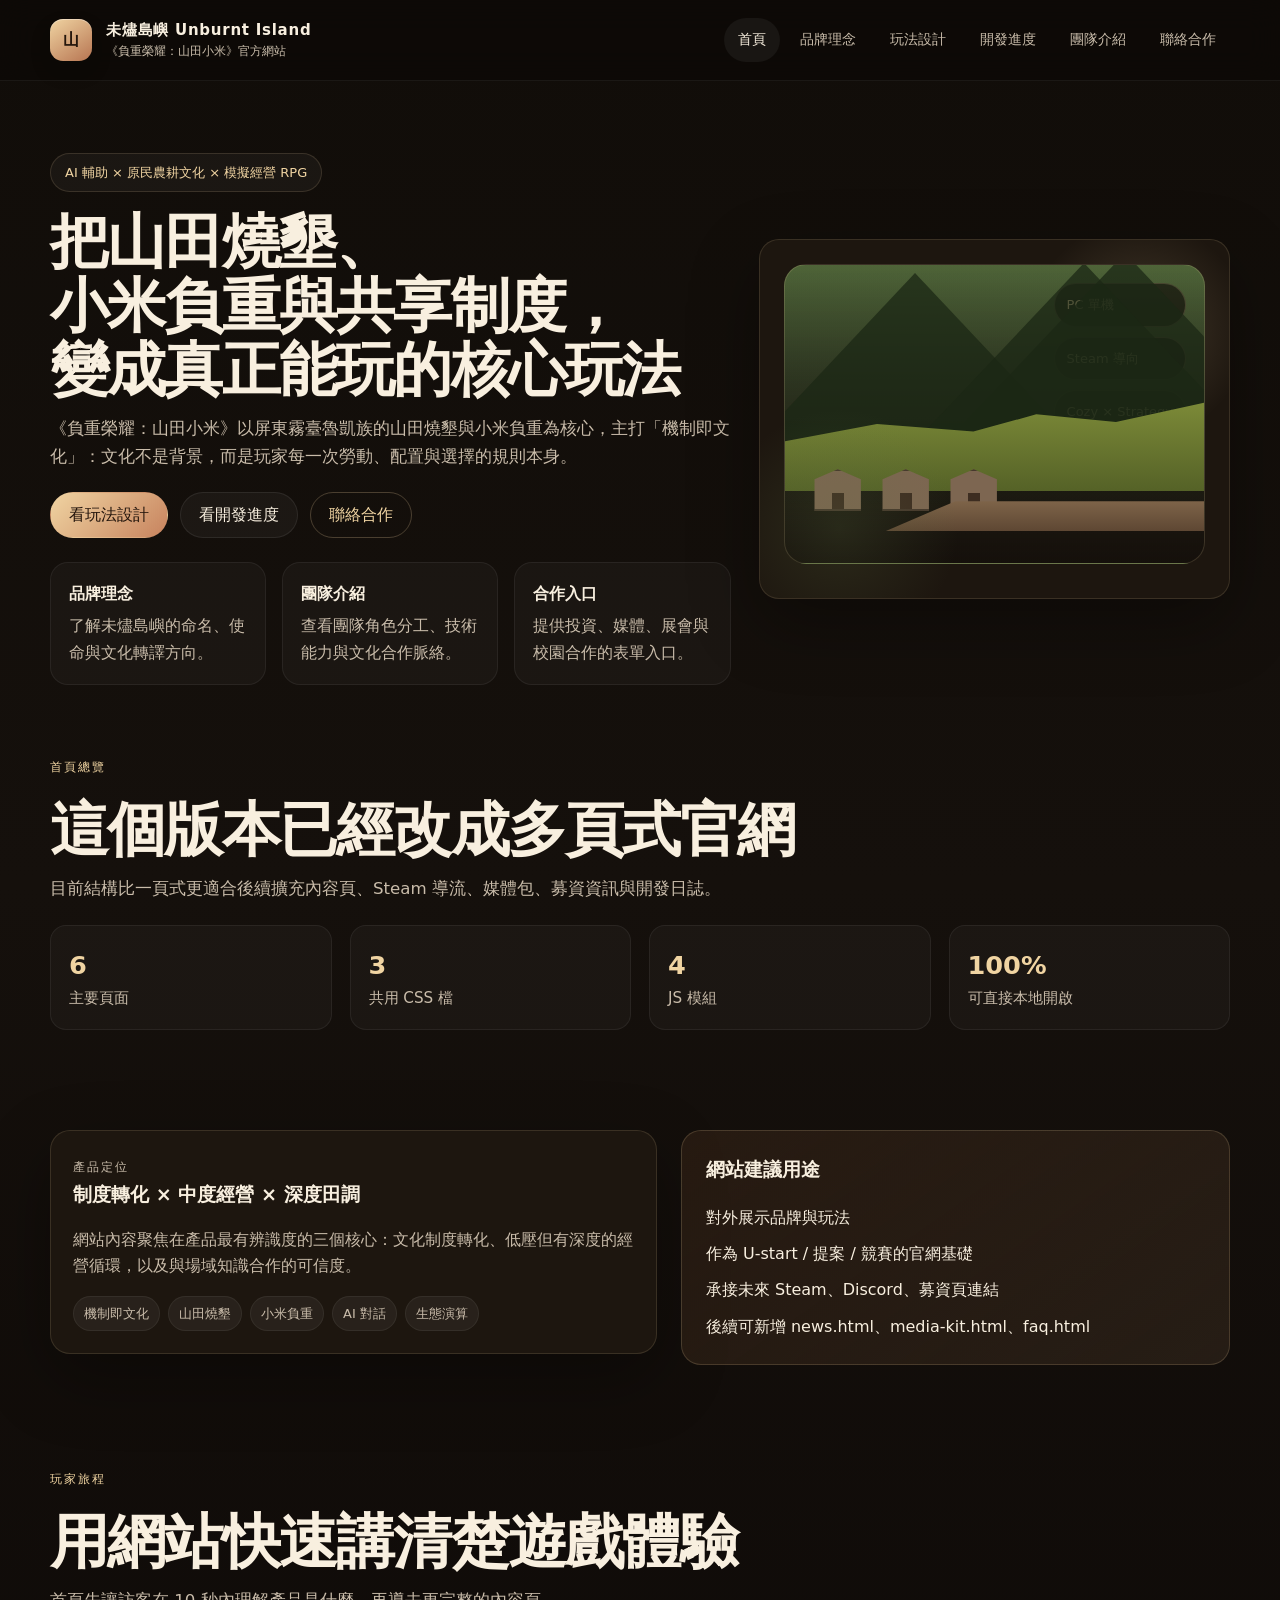
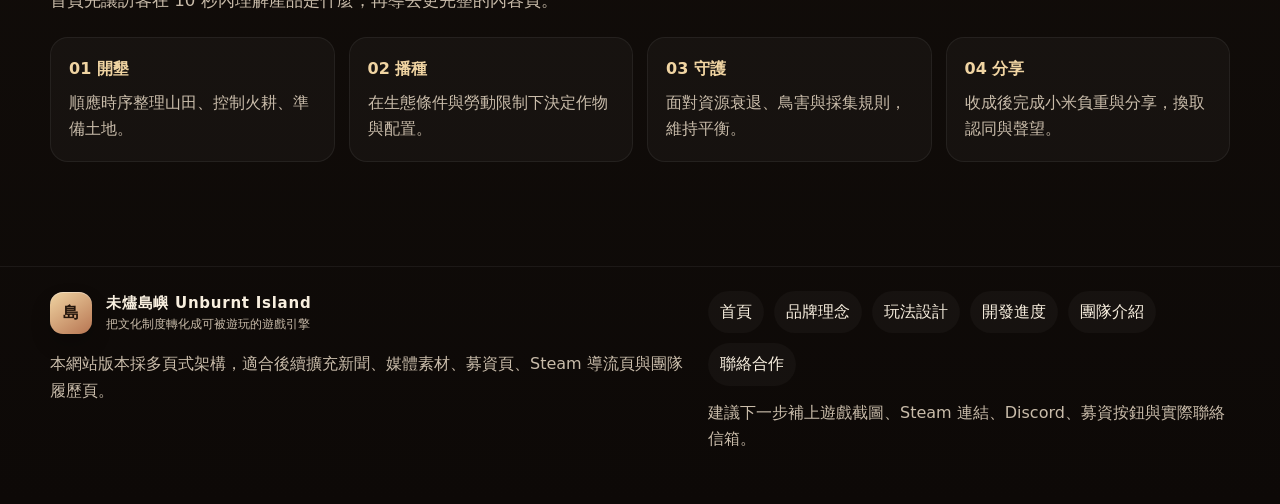
==== index.html @ 46c4c51f "update" ====
<!DOCTYPE html>
<html lang="zh-Hant">
<head>
  <meta charset="UTF-8" />
  <meta name="viewport" content="width=device-width, initial-scale=1.0" />
  <title>未燼島嶼 Unburnt Island｜首頁</title>
  <meta name="description" content="未燼島嶼官方網站首頁，介紹《負重榮耀：山田小米》的核心定位、玩法方向與多頁式官網架構。" />
  <link rel="stylesheet" href="assets/css/main.css" />
  <link rel="stylesheet" href="assets/css/components.css" />
  <link rel="stylesheet" href="assets/css/pages.css" />
</head>
<body data-page="home">
  <div id="site-header"></div>
  <main id="main">
<section class="page-hero">
  <div class="container page-hero-grid">
    <div class="reveal">
      <span class="eyebrow">AI 輔助 × 原民農耕文化 × 模擬經營 RPG</span>
      <h1>把山田燒墾、<br>小米負重與共享制度，<br>變成真正能玩的核心玩法</h1>
      <p class="lead">《負重榮耀：山田小米》以屏東霧臺魯凱族的山田燒墾與小米負重為核心，主打「機制即文化」：文化不是背景，而是玩家每一次勞動、配置與選擇的規則本身。</p>
      <div class="btn-row">
        <a class="btn primary" href="gameplay.html">看玩法設計</a>
        <a class="btn secondary" href="progress.html">看開發進度</a>
        <a class="btn ghost" href="contact.html">聯絡合作</a>
      </div>
      <div class="home-highlights quick-links">
        <a class="quick-link" href="about.html">
          <strong>品牌理念</strong>
          <p>了解未燼島嶼的命名、使命與文化轉譯方向。</p>
        </a>
        <a class="quick-link" href="team.html">
          <strong>團隊介紹</strong>
          <p>查看團隊角色分工、技術能力與文化合作脈絡。</p>
        </a>
        <a class="quick-link" href="contact.html">
          <strong>合作入口</strong>
          <p>提供投資、媒體、展會與校園合作的表單入口。</p>
        </a>
      </div>
    </div>

    <div class="hero-panel hero-art reveal">
      <div class="hero-visual">
        <div class="hero-badges">
          <span class="hero-badge">PC 單機</span>
          <span class="hero-badge">Steam 導向</span>
          <span class="hero-badge">Cozy × Strategy</span>
        </div>
        <div class="mountain m1"></div>
        <div class="mountain m2"></div>
        <div class="mountain m3"></div>
        <div class="field-ridge"></div>
        <div class="village">
          <div class="house"></div>
          <div class="house"></div>
          <div class="house"></div>
        </div>
        <div class="path"></div>
      </div>
    </div>
  </div>
</section>

<section class="section">
  <div class="container">
    <div class="section-heading reveal">
      <span class="kicker">首頁總覽</span>
      <h2>這個版本已經改成多頁式官網</h2>
      <p>目前結構比一頁式更適合後續擴充內容頁、Steam 導流、媒體包、募資資訊與開發日誌。</p>
    </div>
    <div class="metric-grid cols-4 reveal">
      <div class="metric"><strong>6</strong><span>主要頁面</span></div>
      <div class="metric"><strong>3</strong><span>共用 CSS 檔</span></div>
      <div class="metric"><strong>4</strong><span>JS 模組</span></div>
      <div class="metric"><strong>100%</strong><span>可直接本地開啟</span></div>
    </div>
  </div>
</section>

<section class="section">
  <div class="container split">
    <div class="card reveal">
      <span class="kicker">產品定位</span>
      <h3>制度轉化 × 中度經營 × 深度田調</h3>
      <p>網站內容聚焦在產品最有辨識度的三個核心：文化制度轉化、低壓但有深度的經營循環，以及與場域知識合作的可信度。</p>
      <div class="inline-tags" style="margin-top:14px;">
        <span class="tag">機制即文化</span>
        <span class="tag">山田燒墾</span>
        <span class="tag">小米負重</span>
        <span class="tag">AI 對話</span>
        <span class="tag">生態演算</span>
      </div>
    </div>
    <div class="callout reveal">
      <h3 style="margin-top:0;">網站建議用途</h3>
      <ul class="list-clean">
        <li>對外展示品牌與玩法</li>
        <li>作為 U-start / 提案 / 競賽的官網基礎</li>
        <li>承接未來 Steam、Discord、募資頁連結</li>
        <li>後續可新增 news.html、media-kit.html、faq.html</li>
      </ul>
    </div>
  </div>
</section>

<section class="section">
  <div class="container">
    <div class="section-heading reveal">
      <span class="kicker">玩家旅程</span>
      <h2>用網站快速講清楚遊戲體驗</h2>
      <p>首頁先讓訪客在 10 秒內理解產品是什麼，再導去更完整的內容頁。</p>
    </div>
    <div class="story-sequence reveal">
      <div class="story-step"><strong>01 開墾</strong><p>順應時序整理山田、控制火耕、準備土地。</p></div>
      <div class="story-step"><strong>02 播種</strong><p>在生態條件與勞動限制下決定作物與配置。</p></div>
      <div class="story-step"><strong>03 守護</strong><p>面對資源衰退、鳥害與採集規則，維持平衡。</p></div>
      <div class="story-step"><strong>04 分享</strong><p>收成後完成小米負重與分享，換取認同與聲望。</p></div>
    </div>
  </div>
</section>

  </main>
  <div id="site-footer"></div>
  <script src="assets/js/main.js"></script>
  
</body>
</html>
---- assets/css/main.css ----
:root {
  --bg: #0f0b08;
  --bg-soft: #18110c;
  --panel: rgba(31, 24, 17, 0.88);
  --panel-2: rgba(26, 20, 14, 0.94);
  --card: rgba(255, 255, 255, 0.04);
  --line: rgba(233, 202, 154, 0.14);
  --line-strong: rgba(233, 202, 154, 0.38);
  --text: #f8efdf;
  --muted: #c9bcaa;
  --gold: #e4c285;
  --gold-2: #f0d4a2;
  --earth: #8c5537;
  --leaf: #617443;
  --danger: #b45a46;
  --radius-xl: 28px;
  --radius-lg: 20px;
  --radius-md: 14px;
  --shadow: 0 24px 70px rgba(0, 0, 0, 0.32);
  --max: 1180px;
  --nav-h: 80px;
}

* { box-sizing: border-box; }
html { scroll-behavior: smooth; }
body {
  margin: 0;
  color: var(--text);
  background:
    radial-gradient(circle at 18% 14%, rgba(140, 85, 55, 0.2), transparent 0 26%),
    radial-gradient(circle at 84% 18%, rgba(97, 116, 67, 0.16), transparent 0 22%),
    linear-gradient(180deg, #110d09 0%, #15100c 42%, #0d0907 100%);
  font-family: "Noto Sans TC", "Microsoft JhengHei", system-ui, sans-serif;
  line-height: 1.65;
  overflow-x: hidden;
}
body.menu-open { overflow: hidden; }
a { color: inherit; text-decoration: none; }
img { max-width: 100%; display: block; }
button, input, textarea { font: inherit; }

.container {
  width: min(calc(100% - 32px), var(--max));
  margin: 0 auto;
}

.skip-link {
  position: absolute;
  left: -999px;
  top: auto;
}
.skip-link:focus {
  left: 16px;
  top: 16px;
  z-index: 100;
  background: var(--gold-2);
  color: #21140c;
  padding: 10px 14px;
  border-radius: 999px;
}

.site-header {
  position: sticky;
  top: 0;
  z-index: 50;
  min-height: var(--nav-h);
  backdrop-filter: blur(16px);
  background: rgba(12, 9, 7, 0.7);
  border-bottom: 1px solid rgba(255, 255, 255, 0.06);
}
.site-header.scrolled {
  background: rgba(14, 11, 8, 0.9);
  box-shadow: 0 12px 36px rgba(0, 0, 0, 0.25);
  border-color: rgba(233, 202, 154, 0.12);
}
.header-inner {
  min-height: var(--nav-h);
  display: flex;
  align-items: center;
  justify-content: space-between;
  gap: 20px;
}
.brand {
  display: flex;
  align-items: center;
  gap: 14px;
  min-width: 0;
}
.brand-mark {
  width: 42px;
  height: 42px;
  border-radius: 13px;
  display: grid;
  place-items: center;
  color: #24160c;
  font-weight: 900;
  background: linear-gradient(145deg, var(--gold-2), #b77552);
  box-shadow: inset 0 1px 0 rgba(255,255,255,.35), 0 10px 20px rgba(0,0,0,.2);
}
.brand-text strong {
  display: block;
  font-size: 15px;
  letter-spacing: 0.05em;
}
.brand-text span {
  display: block;
  font-size: 12px;
  color: var(--muted);
}
.nav-wrap {
  display: flex;
  align-items: center;
  gap: 12px;
}
.site-nav {
  display: flex;
  align-items: center;
  gap: 6px;
}
.site-nav a {
  padding: 10px 14px;
  border-radius: 999px;
  color: var(--muted);
  font-size: 14px;
  transition: .2s ease;
}
.site-nav a:hover,
.site-nav a.is-active {
  color: var(--text);
  background: rgba(255,255,255,.05);
}
.menu-toggle {
  display: none;
  width: 46px;
  height: 46px;
  border: 1px solid rgba(255,255,255,.08);
  border-radius: 50%;
  background: rgba(255,255,255,.03);
  color: var(--text);
  cursor: pointer;
  align-items: center;
  justify-content: center;
  flex-direction: column;
  gap: 4px;
}
.menu-toggle span {
  width: 18px;
  height: 2px;
  background: currentColor;
  border-radius: 999px;
}
.mobile-nav {
  display: none;
  position: fixed;
  top: calc(var(--nav-h) + 10px);
  left: 16px;
  right: 16px;
  z-index: 45;
  background: rgba(19, 15, 10, 0.98);
  border: 1px solid rgba(233, 202, 154, 0.14);
  border-radius: 22px;
  box-shadow: var(--shadow);
  padding: 16px;
}
.mobile-nav.open { display: block; }
.mobile-nav nav {
  display: grid;
  gap: 8px;
}
.mobile-nav a {
  padding: 12px 14px;
  border-radius: 14px;
  background: rgba(255,255,255,.03);
  color: var(--text);
}

.page-hero {
  padding: 72px 0 40px;
}
.page-hero.compact { padding-top: 48px; }
.page-hero-grid {
  display: grid;
  grid-template-columns: 1.3fr .9fr;
  gap: 28px;
  align-items: center;
}
.eyebrow {
  display: inline-flex;
  align-items: center;
  gap: 8px;
  padding: 8px 14px;
  border-radius: 999px;
  background: rgba(255,255,255,.04);
  border: 1px solid rgba(233, 202, 154, .15);
  color: var(--gold-2);
  font-size: 13px;
}
.page-hero h1,
.section-heading h2 {
  margin: 18px 0 14px;
  font-size: clamp(2rem, 4.6vw, 4.2rem);
  line-height: 1.08;
  letter-spacing: -0.03em;
}
.page-hero p.lead,
.section-heading p {
  margin: 0;
  color: var(--muted);
  font-size: 1.04rem;
  max-width: 760px;
}
.hero-panel,
.panel,
.card,
.glass {
  background: var(--panel);
  border: 1px solid var(--line);
  border-radius: var(--radius-lg);
  box-shadow: var(--shadow);
}
.hero-panel { padding: 24px; }
.metric-grid,
.card-grid {
  display: grid;
  gap: 18px;
}
.metric-grid.cols-3,
.card-grid.cols-3 { grid-template-columns: repeat(3, minmax(0,1fr)); }
.metric-grid.cols-4,
.card-grid.cols-4 { grid-template-columns: repeat(4, minmax(0,1fr)); }
.metric {
  padding: 18px;
  background: rgba(255,255,255,.03);
  border: 1px solid rgba(255,255,255,.06);
  border-radius: 16px;
}
.metric strong {
  display: block;
  font-size: 1.6rem;
  color: var(--gold-2);
}
.metric span {
  display: block;
  color: var(--muted);
  font-size: .95rem;
}

.section {
  padding: 28px 0 72px;
}
.section-heading {
  margin-bottom: 22px;
}
.kicker {
  color: var(--gold-2);
  text-transform: uppercase;
  letter-spacing: .18em;
  font-size: 12px;
}
.card {
  padding: 22px;
}
.card h3, .card h4 {
  margin: 0 0 10px;
  font-size: 1.2rem;
}
.card p, .card li, .card span, .card dd {
  color: var(--muted);
}
.list-clean {
  list-style: none;
  padding: 0;
  margin: 0;
}
.list-clean li + li { margin-top: 10px; }
.inline-tags {
  display: flex;
  flex-wrap: wrap;
  gap: 8px;
}
.tag {
  display: inline-flex;
  padding: 6px 10px;
  border-radius: 999px;
  background: rgba(255,255,255,.05);
  border: 1px solid rgba(255,255,255,.06);
  color: var(--gold-2);
  font-size: 13px;
}

.btn-row {
  display: flex;
  flex-wrap: wrap;
  gap: 12px;
  margin-top: 22px;
}
.btn {
  display: inline-flex;
  align-items: center;
  justify-content: center;
  min-height: 46px;
  padding: 0 18px;
  border-radius: 999px;
  border: 1px solid transparent;
  cursor: pointer;
  transition: .2s ease;
}
.btn:hover { transform: translateY(-2px); }
.btn.primary {
  color: #23150c;
  background: linear-gradient(135deg, var(--gold-2), #c7835e);
}
.btn.secondary {
  color: var(--text);
  background: rgba(255,255,255,.04);
  border-color: rgba(255,255,255,.08);
}
.btn.ghost {
  color: var(--gold-2);
  background: transparent;
  border-color: rgba(233, 202, 154, 0.26);
}

.split {
  display: grid;
  grid-template-columns: 1.05fr .95fr;
  gap: 24px;
  align-items: start;
}
.feature-list {
  display: grid;
  gap: 16px;
}
.feature-item {
  display: grid;
  grid-template-columns: 44px 1fr;
  gap: 14px;
  align-items: start;
}
.feature-icon {
  width: 44px;
  height: 44px;
  border-radius: 12px;
  display: grid;
  place-items: center;
  background: linear-gradient(145deg, rgba(240,212,162,.18), rgba(140,85,55,.18));
  color: var(--gold-2);
  font-weight: 700;
}
.feature-item h3 {
  margin: 0 0 6px;
}
.feature-item p { margin: 0; color: var(--muted); }

.highlight-box {
  position: relative;
  overflow: hidden;
  padding: 24px;
}
.highlight-box::after {
  content: "";
  position: absolute;
  inset: auto -80px -80px auto;
  width: 180px;
  height: 180px;
  border-radius: 50%;
  background: radial-gradient(circle, rgba(240,212,162,.2), transparent 60%);
}

.timeline {
  display: grid;
  gap: 14px;
}
.timeline-item {
  display: grid;
  grid-template-columns: 120px 1fr;
  gap: 16px;
  padding: 18px;
  border-radius: 16px;
  border: 1px solid rgba(255,255,255,.06);
  background: rgba(255,255,255,.03);
}
.timeline-item strong { color: var(--gold-2); }
.timeline-item p { margin: 6px 0 0; color: var(--muted); }
.status-pill {
  display: inline-flex;
  align-items: center;
  padding: 6px 10px;
  border-radius: 999px;
  font-size: 13px;
  border: 1px solid rgba(255,255,255,.08);
  background: rgba(255,255,255,.04);
}
.status-pill.done { color: #cbeea5; border-color: rgba(203,238,165,.25); }
.status-pill.active { color: #ffe3a8; border-color: rgba(255,227,168,.26); }
.status-pill.next { color: #c8d8ff; border-color: rgba(200,216,255,.22); }

.callout {
  padding: 24px;
  border-radius: var(--radius-lg);
  border: 1px solid rgba(233, 202, 154, 0.18);
  background: linear-gradient(145deg, rgba(90,58,35,.28), rgba(43,33,24,.8));
}

.site-footer {
  padding: 24px 0 36px;
  border-top: 1px solid rgba(255,255,255,.06);
  margin-top: 32px;
}
.footer-grid {
  display: grid;
  grid-template-columns: 1.1fr .9fr;
  gap: 20px;
}
.footer-grid p,
.footer-grid li { color: var(--muted); }
.footer-links {
  display: flex;
  flex-wrap: wrap;
  gap: 10px;
}
.footer-links a {
  padding: 8px 12px;
  border-radius: 999px;
  background: rgba(255,255,255,.03);
}

.form-grid {
  display: grid;
  gap: 16px;
}
.field label {
  display: block;
  margin-bottom: 8px;
  font-size: 14px;
  color: var(--gold-2);
}
.field input,
.field textarea,
.filter-btn {
  width: 100%;
  border-radius: 14px;
  border: 1px solid rgba(255,255,255,.08);
  background: rgba(255,255,255,.03);
  color: var(--text);
  padding: 14px 16px;
}
.field textarea { min-height: 150px; resize: vertical; }
.form-note { color: var(--muted); font-size: .94rem; }
.form-message {
  display: none;
  padding: 12px 14px;
  border-radius: 14px;
  background: rgba(112, 155, 81, .16);
  border: 1px solid rgba(112, 155, 81, .32);
  color: #ddf2c4;
}
.form-message.show { display: block; }
.error-text {
  color: #f5c1b8;
  font-size: 13px;
  margin-top: 8px;
  display: none;
}
.error-text.show { display: block; }

.reveal {
  opacity: 0;
  transform: translateY(18px);
  transition: opacity .6s ease, transform .6s ease;
}
.reveal.is-visible {
  opacity: 1;
  transform: translateY(0);
}

@media (max-width: 980px) {
  .page-hero-grid,
  .split,
  .footer-grid,
  .metric-grid.cols-4,
  .metric-grid.cols-3,
  .card-grid.cols-3,
  .card-grid.cols-4 {
    grid-template-columns: 1fr 1fr;
  }
}

@media (max-width: 760px) {
  .site-nav { display: none; }
  .menu-toggle { display: inline-flex; }
  .page-hero-grid,
  .split,
  .footer-grid,
  .metric-grid.cols-4,
  .metric-grid.cols-3,
  .card-grid.cols-3,
  .card-grid.cols-4,
  .timeline-item {
    grid-template-columns: 1fr;
  }
  .page-hero {
    padding-top: 42px;
  }
  .page-hero h1,
  .section-heading h2 { font-size: clamp(1.8rem, 9vw, 3rem); }
}

@media (prefers-reduced-motion: reduce) {
  html { scroll-behavior: auto; }
  *, *::before, *::after {
    animation: none !important;
    transition: none !important;
  }
}
---- assets/css/components.css ----
.hero-art {
  min-height: 360px;
  padding: 24px;
  position: relative;
  overflow: hidden;
}
.hero-art::before,
.hero-art::after {
  content: "";
  position: absolute;
  inset: auto;
  pointer-events: none;
}
.hero-art::before {
  width: 260px;
  height: 260px;
  right: -40px;
  top: -40px;
  background: radial-gradient(circle, rgba(240,212,162,.18), transparent 60%);
  border-radius: 50%;
}
.hero-art::after {
  left: -60px;
  bottom: -70px;
  width: 280px;
  height: 280px;
  border-radius: 50%;
  background: radial-gradient(circle, rgba(97,116,67,.22), transparent 60%);
}
.hero-visual {
  position: relative;
  min-height: 300px;
  border-radius: 22px;
  border: 1px solid rgba(233, 202, 154, 0.18);
  background:
    linear-gradient(180deg, rgba(28, 22, 17, 0.25), rgba(14, 11, 8, 0.75)),
    linear-gradient(180deg, #5f7e45 0%, #405130 40%, #291d14 100%);
  overflow: hidden;
}
.mountain {
  position: absolute;
  bottom: 120px;
  width: 0;
  height: 0;
  border-left: 160px solid transparent;
  border-right: 160px solid transparent;
  border-bottom: 170px solid rgba(27, 39, 21, 0.75);
}
.mountain.m1 { left: -30px; }
.mountain.m2 { left: 160px; border-left-width: 180px; border-right-width: 180px; border-bottom-width: 190px; }
.mountain.m3 { right: -50px; border-left-width: 170px; border-right-width: 170px; border-bottom-width: 180px; }
.field-ridge {
  position: absolute;
  left: 0;
  right: 0;
  bottom: 72px;
  height: 96px;
  background: linear-gradient(180deg, #7f8d39, #556227);
  clip-path: polygon(0 48%, 22% 30%, 45% 38%, 60% 20%, 79% 28%, 100% 8%, 100% 100%, 0 100%);
}
.village {
  position: absolute;
  bottom: 52px;
  left: 24px;
  display: flex;
  gap: 10px;
}
.house {
  width: 58px;
  height: 42px;
  background: #7d6651;
  border: 2px solid rgba(17, 11, 8, 0.5);
  clip-path: polygon(10% 24%, 50% 0, 90% 24%, 90% 100%, 10% 100%);
  position: relative;
}
.house::after {
  content: "";
  position: absolute;
  width: 12px;
  height: 16px;
  left: 50%;
  bottom: 0;
  transform: translateX(-50%);
  background: rgba(36, 24, 16, 0.72);
}
.path {
  position: absolute;
  width: 76%;
  height: 30px;
  right: 0;
  bottom: 32px;
  background: linear-gradient(180deg, #7e6449, #5e4733);
  clip-path: polygon(22% 0, 100% 0, 100% 100%, 0 100%);
}
.hero-badges {
  position: absolute;
  right: 18px;
  top: 18px;
  display: grid;
  gap: 10px;
}
.hero-badge {
  padding: 10px 12px;
  border-radius: 999px;
  background: rgba(18, 14, 10, 0.66);
  border: 1px solid rgba(233, 202, 154, 0.18);
  color: var(--gold-2);
  font-size: 13px;
}

.stat-stack {
  display: grid;
  gap: 12px;
}
.stat-box {
  padding: 16px;
  border-radius: 16px;
  background: rgba(255,255,255,.03);
  border: 1px solid rgba(255,255,255,.06);
}
.stat-box strong {
  display: block;
  color: var(--gold-2);
  font-size: 1.3rem;
}
.stat-box span { color: var(--muted); }

.tabs {
  display: flex;
  flex-wrap: wrap;
  gap: 10px;
  margin-bottom: 18px;
}
.tab-btn,
.filter-btn {
  width: auto;
  padding: 10px 14px;
  border-radius: 999px;
  border: 1px solid rgba(255,255,255,.08);
  background: rgba(255,255,255,.03);
  color: var(--muted);
  cursor: pointer;
}
.tab-btn.active,
.filter-btn.active {
  color: #24160c;
  background: linear-gradient(135deg, var(--gold-2), #c7835e);
  border-color: transparent;
}
.tab-panel {
  display: none;
}
.tab-panel.active {
  display: block;
}

.comparison {
  display: grid;
  grid-template-columns: 1fr 1fr;
  gap: 16px;
}
.compare-card {
  padding: 18px;
  border-radius: 16px;
  background: rgba(255,255,255,.03);
  border: 1px solid rgba(255,255,255,.06);
}
.compare-card.good {
  border-color: rgba(233, 202, 154, 0.24);
}
.compare-card h4 { margin-bottom: 10px; }
.compare-card ul {
  margin: 0;
  padding-left: 20px;
}
.compare-card li { color: var(--muted); }

.team-card .role {
  display: inline-flex;
  padding: 6px 10px;
  border-radius: 999px;
  background: rgba(255,255,255,.04);
  color: var(--gold-2);
  margin-bottom: 10px;
  font-size: 13px;
}
.team-card dl {
  display: grid;
  gap: 10px;
  margin: 16px 0 0;
}
.team-card dt { color: var(--text); font-weight: 700; }
.team-card dd { margin: 0; }

.milestone-card {
  padding: 20px;
  border-radius: 18px;
  background: rgba(255,255,255,.03);
  border: 1px solid rgba(255,255,255,.06);
}
.milestone-card ul {
  margin: 10px 0 0;
  padding-left: 18px;
}
.milestone-card li { color: var(--muted); }
.milestone-card[data-state="done"] {
  border-color: rgba(203,238,165,.2);
}
.milestone-card[data-state="active"] {
  border-color: rgba(255,227,168,.2);
}
.milestone-card[data-state="next"] {
  border-color: rgba(200,216,255,.16);
}

.contact-cards {
  display: grid;
  gap: 14px;
}
.contact-card {
  padding: 18px;
  border-radius: 16px;
  border: 1px solid rgba(255,255,255,.06);
  background: rgba(255,255,255,.03);
}
.contact-card h3 { margin-bottom: 8px; }
.contact-card p { margin: 0; }

@media (max-width: 760px) {
  .comparison { grid-template-columns: 1fr; }
}
---- assets/css/pages.css ----
.home-highlights {
  margin-top: 24px;
}
.quick-links {
  display: grid;
  grid-template-columns: repeat(3, minmax(0,1fr));
  gap: 16px;
}
.quick-link {
  padding: 18px;
  border-radius: 18px;
  background: rgba(255,255,255,.03);
  border: 1px solid rgba(255,255,255,.06);
}
.quick-link strong {
  display: block;
  margin-bottom: 6px;
}
.quick-link p {
  margin: 0;
  color: var(--muted);
}

.story-sequence {
  display: grid;
  grid-template-columns: repeat(4, minmax(0,1fr));
  gap: 14px;
}
.story-step {
  padding: 18px;
  border-radius: 18px;
  background: rgba(255,255,255,.03);
  border: 1px solid rgba(255,255,255,.06);
}
.story-step strong {
  color: var(--gold-2);
  display: block;
  margin-bottom: 8px;
}
.story-step p { margin: 0; color: var(--muted); }

@media (max-width: 980px) {
  .quick-links,
  .story-sequence { grid-template-columns: 1fr 1fr; }
}

@media (max-width: 760px) {
  .quick-links,
  .story-sequence { grid-template-columns: 1fr; }
}
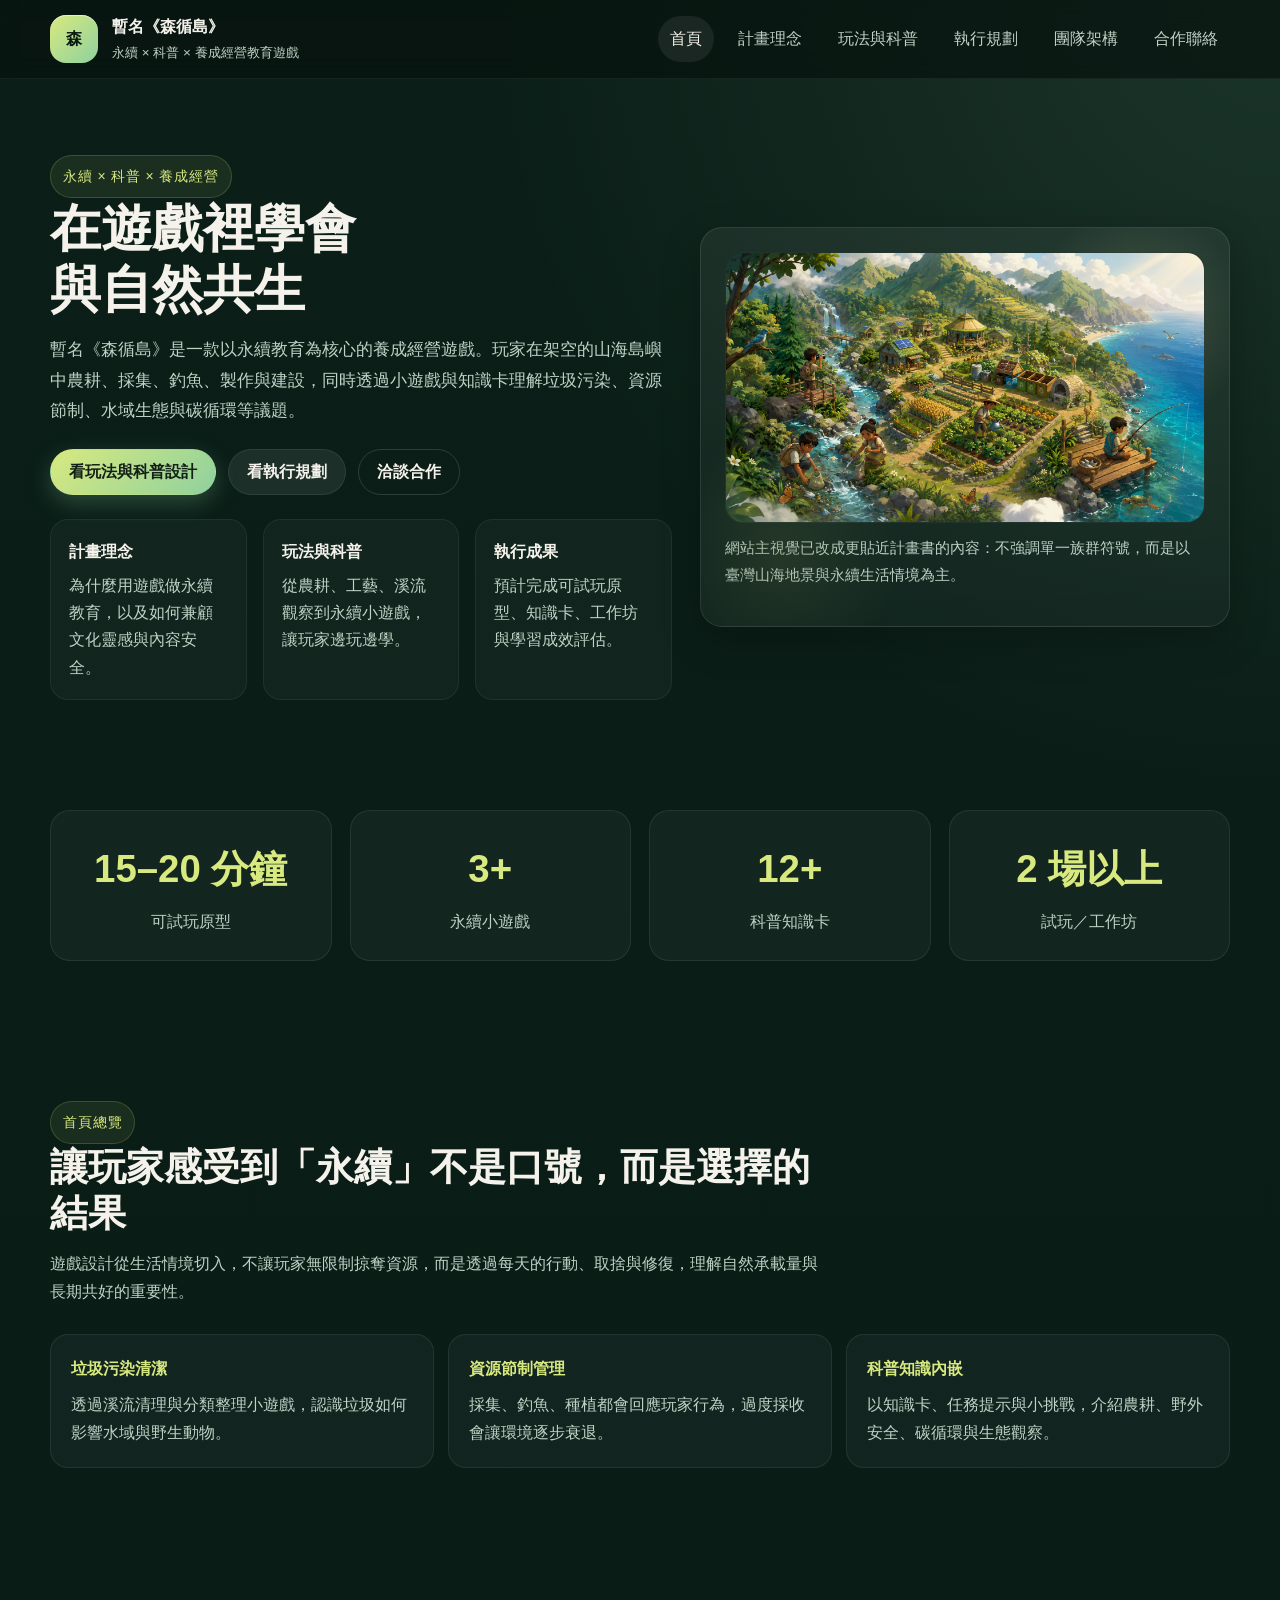
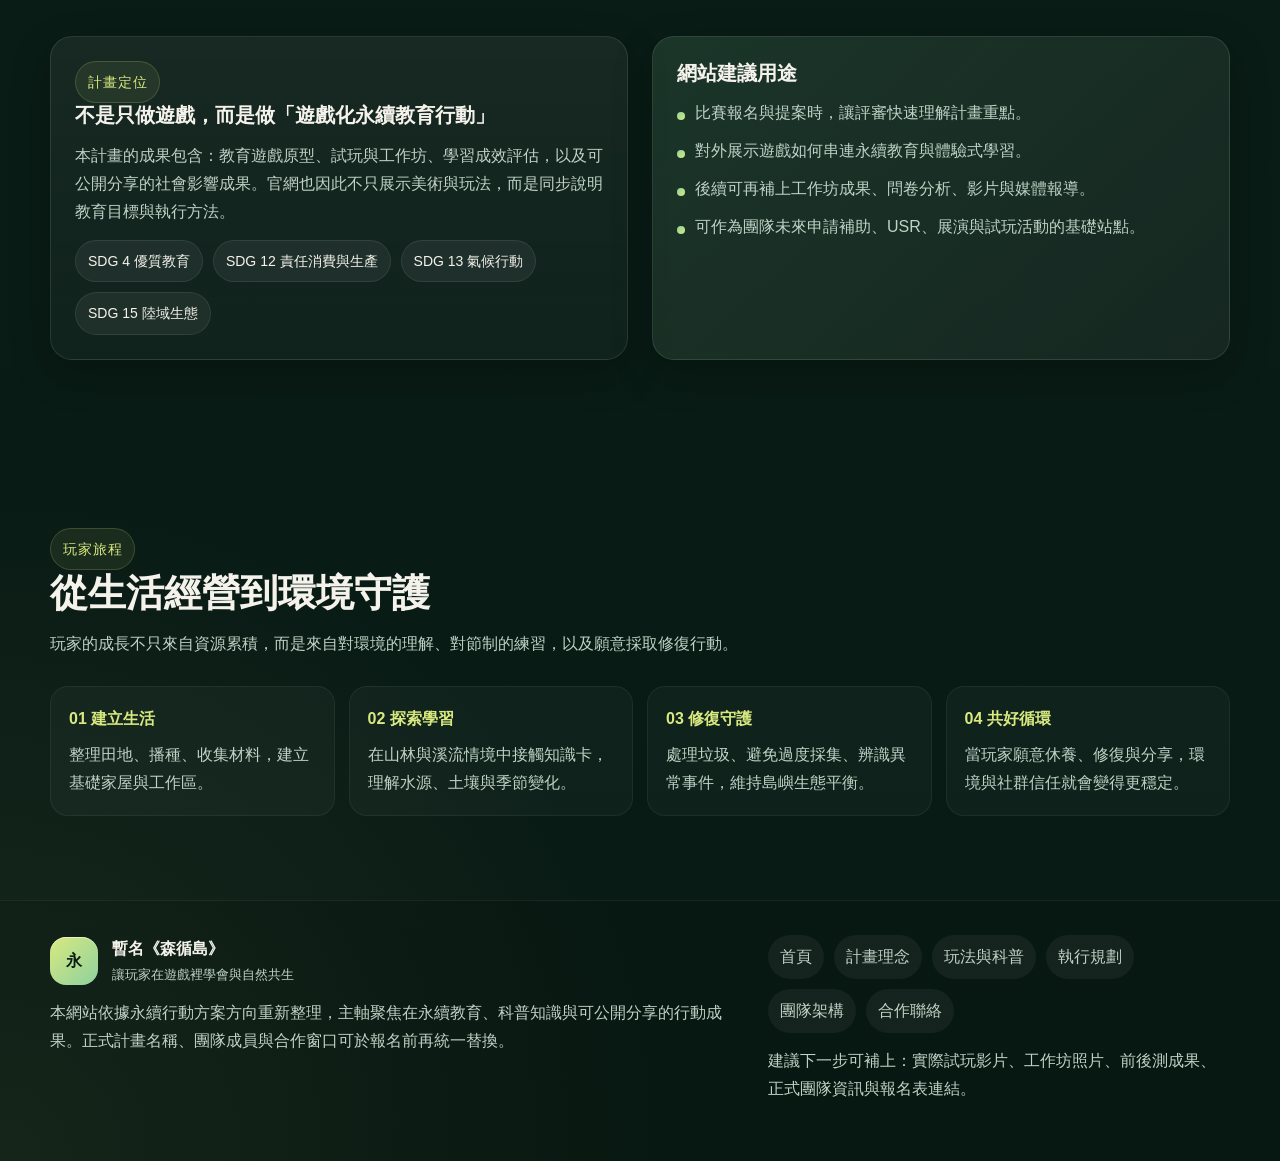
==== commit 328a7dff: "update" ====
--- a/index.html
+++ b/index.html
@@ -3,8 +3,8 @@
 <head>
   <meta charset="UTF-8" />
   <meta name="viewport" content="width=device-width, initial-scale=1.0" />
-  <title>未燼島嶼 Unburnt Island｜首頁</title>
-  <meta name="description" content="未燼島嶼官方網站首頁，介紹《負重榮耀：山田小米》的核心定位、玩法方向與多頁式官網架構。" />
+  <title>暫名《森循島》｜永續科普教育遊戲</title>
+  <meta name="description" content="以永續、科普與養成經營為主軸的教育遊戲官網，介紹計畫理念、玩法、小遊戲與執行規劃。" />
   <link rel="stylesheet" href="assets/css/main.css" />
   <link rel="stylesheet" href="assets/css/components.css" />
   <link rel="stylesheet" href="assets/css/pages.css" />
@@ -12,116 +12,119 @@
 <body data-page="home">
   <div id="site-header"></div>
   <main id="main">
-<section class="page-hero">
-  <div class="container page-hero-grid">
-    <div class="reveal">
-      <span class="eyebrow">AI 輔助 × 原民農耕文化 × 模擬經營 RPG</span>
-      <h1>把山田燒墾、<br>小米負重與共享制度，<br>變成真正能玩的核心玩法</h1>
-      <p class="lead">《負重榮耀：山田小米》以屏東霧臺魯凱族的山田燒墾與小米負重為核心，主打「機制即文化」：文化不是背景，而是玩家每一次勞動、配置與選擇的規則本身。</p>
-      <div class="btn-row">
-        <a class="btn primary" href="gameplay.html">看玩法設計</a>
-        <a class="btn secondary" href="progress.html">看開發進度</a>
-        <a class="btn ghost" href="contact.html">聯絡合作</a>
+    <section class="page-hero">
+      <div class="container page-hero-grid">
+        <div class="reveal">
+          <span class="eyebrow">永續 × 科普 × 養成經營</span>
+          <h1>在遊戲裡學會<br>與自然共生</h1>
+          <p class="lead">暫名《森循島》是一款以永續教育為核心的養成經營遊戲。玩家在架空的山海島嶼中農耕、採集、釣魚、製作與建設，同時透過小遊戲與知識卡理解垃圾污染、資源節制、水域生態與碳循環等議題。</p>
+          <div class="btn-row">
+            <a class="btn primary" href="gameplay.html">看玩法與科普設計</a>
+            <a class="btn secondary" href="progress.html">看執行規劃</a>
+            <a class="btn ghost" href="contact.html">洽談合作</a>
+          </div>
+          <div class="home-highlights quick-links">
+            <a class="quick-link" href="about.html">
+              <strong>計畫理念</strong>
+              <p>為什麼用遊戲做永續教育，以及如何兼顧文化靈感與內容安全。</p>
+            </a>
+            <a class="quick-link" href="gameplay.html">
+              <strong>玩法與科普</strong>
+              <p>從農耕、工藝、溪流觀察到永續小遊戲，讓玩家邊玩邊學。</p>
+            </a>
+            <a class="quick-link" href="progress.html">
+              <strong>執行成果</strong>
+              <p>預計完成可試玩原型、知識卡、工作坊與學習成效評估。</p>
+            </a>
+          </div>
+        </div>
+
+        <div class="hero-panel hero-art reveal">
+          <div class="image-frame">
+            <img src="assets/images/hero-island.png" alt="永續島嶼教育遊戲主視覺，呈現山海村落、農耕、溪流清理與自然共生場景" />
+          </div>
+          <p class="caption">網站主視覺已改成更貼近計畫書的內容：不強調單一族群符號，而是以臺灣山海地景與永續生活情境為主。</p>
+        </div>
       </div>
-      <div class="home-highlights quick-links">
-        <a class="quick-link" href="about.html">
-          <strong>品牌理念</strong>
-          <p>了解未燼島嶼的命名、使命與文化轉譯方向。</p>
-        </a>
-        <a class="quick-link" href="team.html">
-          <strong>團隊介紹</strong>
-          <p>查看團隊角色分工、技術能力與文化合作脈絡。</p>
-        </a>
-        <a class="quick-link" href="contact.html">
-          <strong>合作入口</strong>
-          <p>提供投資、媒體、展會與校園合作的表單入口。</p>
-        </a>
+    </section>
+
+    <section class="section tight">
+      <div class="container">
+        <div class="metric-grid cols-4 reveal">
+          <div class="metric"><strong>15–20 分鐘</strong><span>可試玩原型</span></div>
+          <div class="metric"><strong>3+</strong><span>永續小遊戲</span></div>
+          <div class="metric"><strong>12+</strong><span>科普知識卡</span></div>
+          <div class="metric"><strong>2 場以上</strong><span>試玩／工作坊</span></div>
+        </div>
       </div>
-    </div>
+    </section>
 
-    <div class="hero-panel hero-art reveal">
-      <div class="hero-visual">
-        <div class="hero-badges">
-          <span class="hero-badge">PC 單機</span>
-          <span class="hero-badge">Steam 導向</span>
-          <span class="hero-badge">Cozy × Strategy</span>
+    <section class="section">
+      <div class="container">
+        <div class="section-heading reveal">
+          <span class="kicker">首頁總覽</span>
+          <h2>讓玩家感受到「永續」不是口號，而是選擇的結果</h2>
+          <p>遊戲設計從生活情境切入，不讓玩家無限制掠奪資源，而是透過每天的行動、取捨與修復，理解自然承載量與長期共好的重要性。</p>
         </div>
-        <div class="mountain m1"></div>
-        <div class="mountain m2"></div>
-        <div class="mountain m3"></div>
-        <div class="field-ridge"></div>
-        <div class="village">
-          <div class="house"></div>
-          <div class="house"></div>
-          <div class="house"></div>
+        <div class="card-grid cols-3 reveal pillars">
+          <article class="pillar">
+            <strong>垃圾污染清潔</strong>
+            <p>透過溪流清理與分類整理小遊戲，認識垃圾如何影響水域與野生動物。</p>
+          </article>
+          <article class="pillar">
+            <strong>資源節制管理</strong>
+            <p>採集、釣魚、種植都會回應玩家行為，過度採收會讓環境逐步衰退。</p>
+          </article>
+          <article class="pillar">
+            <strong>科普知識內嵌</strong>
+            <p>以知識卡、任務提示與小挑戰，介紹農耕、野外安全、碳循環與生態觀察。</p>
+          </article>
         </div>
-        <div class="path"></div>
       </div>
-    </div>
-  </div>
-</section>
+    </section>
 
-<section class="section">
-  <div class="container">
-    <div class="section-heading reveal">
-      <span class="kicker">首頁總覽</span>
-      <h2>這個版本已經改成多頁式官網</h2>
-      <p>目前結構比一頁式更適合後續擴充內容頁、Steam 導流、媒體包、募資資訊與開發日誌。</p>
-    </div>
-    <div class="metric-grid cols-4 reveal">
-      <div class="metric"><strong>6</strong><span>主要頁面</span></div>
-      <div class="metric"><strong>3</strong><span>共用 CSS 檔</span></div>
-      <div class="metric"><strong>4</strong><span>JS 模組</span></div>
-      <div class="metric"><strong>100%</strong><span>可直接本地開啟</span></div>
-    </div>
-  </div>
-</section>
+    <section class="section">
+      <div class="container split">
+        <div class="card reveal">
+          <span class="kicker">計畫定位</span>
+          <h3>不是只做遊戲，而是做「遊戲化永續教育行動」</h3>
+          <p>本計畫的成果包含：教育遊戲原型、試玩與工作坊、學習成效評估，以及可公開分享的社會影響成果。官網也因此不只展示美術與玩法，而是同步說明教育目標與執行方法。</p>
+          <div class="inline-tags" style="margin-top:14px;">
+            <span class="tag">SDG 4 優質教育</span>
+            <span class="tag">SDG 12 責任消費與生產</span>
+            <span class="tag">SDG 13 氣候行動</span>
+            <span class="tag">SDG 15 陸域生態</span>
+          </div>
+        </div>
+        <div class="callout reveal">
+          <h3 style="margin-top:0;">網站建議用途</h3>
+          <ul class="list-clean">
+            <li>比賽報名與提案時，讓評審快速理解計畫重點。</li>
+            <li>對外展示遊戲如何串連永續教育與體驗式學習。</li>
+            <li>後續可再補上工作坊成果、問卷分析、影片與媒體報導。</li>
+            <li>可作為團隊未來申請補助、USR、展演與試玩活動的基礎站點。</li>
+          </ul>
+        </div>
+      </div>
+    </section>
 
-<section class="section">
-  <div class="container split">
-    <div class="card reveal">
-      <span class="kicker">產品定位</span>
-      <h3>制度轉化 × 中度經營 × 深度田調</h3>
-      <p>網站內容聚焦在產品最有辨識度的三個核心：文化制度轉化、低壓但有深度的經營循環，以及與場域知識合作的可信度。</p>
-      <div class="inline-tags" style="margin-top:14px;">
-        <span class="tag">機制即文化</span>
-        <span class="tag">山田燒墾</span>
-        <span class="tag">小米負重</span>
-        <span class="tag">AI 對話</span>
-        <span class="tag">生態演算</span>
+    <section class="section">
+      <div class="container">
+        <div class="section-heading reveal">
+          <span class="kicker">玩家旅程</span>
+          <h2>從生活經營到環境守護</h2>
+          <p>玩家的成長不只來自資源累積，而是來自對環境的理解、對節制的練習，以及願意採取修復行動。</p>
+        </div>
+        <div class="story-sequence reveal">
+          <div class="story-step"><strong>01 建立生活</strong><p>整理田地、播種、收集材料，建立基礎家屋與工作區。</p></div>
+          <div class="story-step"><strong>02 探索學習</strong><p>在山林與溪流情境中接觸知識卡，理解水源、土壤與季節變化。</p></div>
+          <div class="story-step"><strong>03 修復守護</strong><p>處理垃圾、避免過度採集、辨識異常事件，維持島嶼生態平衡。</p></div>
+          <div class="story-step"><strong>04 共好循環</strong><p>當玩家願意休養、修復與分享，環境與社群信任就會變得更穩定。</p></div>
+        </div>
       </div>
-    </div>
-    <div class="callout reveal">
-      <h3 style="margin-top:0;">網站建議用途</h3>
-      <ul class="list-clean">
-        <li>對外展示品牌與玩法</li>
-        <li>作為 U-start / 提案 / 競賽的官網基礎</li>
-        <li>承接未來 Steam、Discord、募資頁連結</li>
-        <li>後續可新增 news.html、media-kit.html、faq.html</li>
-      </ul>
-    </div>
-  </div>
-</section>
-
-<section class="section">
-  <div class="container">
-    <div class="section-heading reveal">
-      <span class="kicker">玩家旅程</span>
-      <h2>用網站快速講清楚遊戲體驗</h2>
-      <p>首頁先讓訪客在 10 秒內理解產品是什麼，再導去更完整的內容頁。</p>
-    </div>
-    <div class="story-sequence reveal">
-      <div class="story-step"><strong>01 開墾</strong><p>順應時序整理山田、控制火耕、準備土地。</p></div>
-      <div class="story-step"><strong>02 播種</strong><p>在生態條件與勞動限制下決定作物與配置。</p></div>
-      <div class="story-step"><strong>03 守護</strong><p>面對資源衰退、鳥害與採集規則，維持平衡。</p></div>
-      <div class="story-step"><strong>04 分享</strong><p>收成後完成小米負重與分享，換取認同與聲望。</p></div>
-    </div>
-  </div>
-</section>
-
+    </section>
   </main>
   <div id="site-footer"></div>
   <script src="assets/js/main.js"></script>
-  
 </body>
-</html>
+</html>
--- a/assets/css/main.css
+++ b/assets/css/main.css
@@ -1,299 +1,184 @@
 
 :root {
-  --bg: #0f0b08;
-  --bg-soft: #18110c;
-  --panel: rgba(31, 24, 17, 0.88);
-  --panel-2: rgba(26, 20, 14, 0.94);
-  --card: rgba(255, 255, 255, 0.04);
-  --line: rgba(233, 202, 154, 0.14);
-  --line-strong: rgba(233, 202, 154, 0.38);
-  --text: #f8efdf;
-  --muted: #c9bcaa;
-  --gold: #e4c285;
-  --gold-2: #f0d4a2;
-  --earth: #8c5537;
-  --leaf: #617443;
-  --danger: #b45a46;
-  --radius-xl: 28px;
-  --radius-lg: 20px;
-  --radius-md: 14px;
-  --shadow: 0 24px 70px rgba(0, 0, 0, 0.32);
+  --bg: #081a14;
+  --bg-2: #10251d;
+  --surface: rgba(255,255,255,.05);
+  --surface-2: rgba(255,255,255,.08);
+  --card: rgba(255,255,255,.06);
+  --border: rgba(255,255,255,.1);
+  --text: #f4f2eb;
+  --muted: #bfd2c5;
+  --accent: #8fd19e;
+  --accent-2: #d8e97f;
+  --gold-2: #d8e97f;
+  --earth: #b78d5e;
+  --shadow: 0 14px 40px rgba(0,0,0,.24);
+  --radius: 22px;
   --max: 1180px;
-  --nav-h: 80px;
-}
-
+}
 * { box-sizing: border-box; }
 html { scroll-behavior: smooth; }
 body {
   margin: 0;
+  font-family: "Noto Sans TC", "PingFang TC", "Microsoft JhengHei", sans-serif;
+  background:
+    radial-gradient(circle at top right, rgba(143,209,158,.12), transparent 26%),
+    radial-gradient(circle at bottom left, rgba(216,233,127,.08), transparent 22%),
+    linear-gradient(180deg, #0b1f18 0%, #081a14 100%);
   color: var(--text);
-  background:
-    radial-gradient(circle at 18% 14%, rgba(140, 85, 55, 0.2), transparent 0 26%),
-    radial-gradient(circle at 84% 18%, rgba(97, 116, 67, 0.16), transparent 0 22%),
-    linear-gradient(180deg, #110d09 0%, #15100c 42%, #0d0907 100%);
-  font-family: "Noto Sans TC", "Microsoft JhengHei", system-ui, sans-serif;
-  line-height: 1.65;
-  overflow-x: hidden;
-}
-body.menu-open { overflow: hidden; }
+  line-height: 1.75;
+}
 a { color: inherit; text-decoration: none; }
 img { max-width: 100%; display: block; }
 button, input, textarea { font: inherit; }
-
-.container {
-  width: min(calc(100% - 32px), var(--max));
-  margin: 0 auto;
-}
-
-.skip-link {
+.container { width: min(calc(100% - 40px), var(--max)); margin: 0 auto; }
+.section { padding: 84px 0; }
+.section.tight { padding-top: 56px; padding-bottom: 56px; }
+.kicker, .eyebrow {
+  display: inline-flex;
+  align-items: center;
+  gap: 8px;
+  padding: 8px 12px;
+  border-radius: 999px;
+  border: 1px solid rgba(216,233,127,.18);
+  background: rgba(216,233,127,.08);
+  color: var(--accent-2);
+  font-size: 14px;
+  letter-spacing: .06em;
+}
+h1, h2, h3, h4 { line-height: 1.2; margin: 0 0 14px; }
+h1 { font-size: clamp(2.4rem, 4vw, 4.25rem); }
+h2 { font-size: clamp(2rem, 3vw, 2.8rem); }
+h3 { font-size: 1.28rem; }
+p { margin: 0 0 14px; color: var(--muted); }
+.lead { font-size: 1.08rem; max-width: 64ch; }
+.list-clean { list-style: none; margin: 0; padding: 0; }
+.list-clean li { position: relative; padding-left: 18px; margin: 0 0 10px; color: var(--muted); }
+.list-clean li::before {
+  content: "";
   position: absolute;
-  left: -999px;
-  top: auto;
-}
-.skip-link:focus {
-  left: 16px;
-  top: 16px;
-  z-index: 100;
-  background: var(--gold-2);
-  color: #21140c;
-  padding: 10px 14px;
-  border-radius: 999px;
-}
-
+  left: 0; top: .8em;
+  width: 8px; height: 8px;
+  border-radius: 50%;
+  background: linear-gradient(135deg, var(--accent), var(--accent-2));
+}
 .site-header {
   position: sticky;
   top: 0;
   z-index: 50;
-  min-height: var(--nav-h);
-  backdrop-filter: blur(16px);
-  background: rgba(12, 9, 7, 0.7);
-  border-bottom: 1px solid rgba(255, 255, 255, 0.06);
-}
-.site-header.scrolled {
-  background: rgba(14, 11, 8, 0.9);
-  box-shadow: 0 12px 36px rgba(0, 0, 0, 0.25);
-  border-color: rgba(233, 202, 154, 0.12);
+  backdrop-filter: blur(12px);
+  background: rgba(7,18,14,.72);
+  border-bottom: 1px solid rgba(255,255,255,.06);
+}
+.site-header.scrolled { box-shadow: 0 10px 28px rgba(0,0,0,.22); }
+.skip-link {
+  position: absolute;
+  left: -999px;
+  top: 0;
+}
+.skip-link:focus {
+  left: 12px; top: 12px; z-index: 99;
+  background: #fff; color: #111; padding: 8px 12px; border-radius: 8px;
 }
 .header-inner {
-  min-height: var(--nav-h);
+  min-height: 78px;
   display: flex;
   align-items: center;
   justify-content: space-between;
   gap: 20px;
 }
 .brand {
-  display: flex;
+  display: inline-flex;
   align-items: center;
   gap: 14px;
   min-width: 0;
 }
 .brand-mark {
-  width: 42px;
-  height: 42px;
-  border-radius: 13px;
-  display: grid;
-  place-items: center;
-  color: #24160c;
-  font-weight: 900;
-  background: linear-gradient(145deg, var(--gold-2), #b77552);
-  box-shadow: inset 0 1px 0 rgba(255,255,255,.35), 0 10px 20px rgba(0,0,0,.2);
-}
-.brand-text strong {
-  display: block;
-  font-size: 15px;
-  letter-spacing: 0.05em;
-}
-.brand-text span {
-  display: block;
-  font-size: 12px;
+  width: 48px; height: 48px;
+  border-radius: 16px;
+  display: grid; place-items: center;
+  color: #0a1b14;
+  font-weight: 800;
+  background: linear-gradient(135deg, var(--accent-2), var(--accent));
+  box-shadow: inset 0 1px 0 rgba(255,255,255,.55);
+}
+.brand-text { display: grid; }
+.brand-text strong { font-size: 1rem; }
+.brand-text span { font-size: .84rem; color: var(--muted); }
+.nav-wrap { display: flex; align-items: center; gap: 14px; }
+.site-nav { display: flex; gap: 12px; flex-wrap: wrap; }
+.site-nav a,
+.mobile-nav a {
+  padding: 9px 12px;
+  border-radius: 999px;
   color: var(--muted);
-}
-.nav-wrap {
-  display: flex;
-  align-items: center;
-  gap: 12px;
-}
-.site-nav {
-  display: flex;
-  align-items: center;
-  gap: 6px;
-}
-.site-nav a {
-  padding: 10px 14px;
-  border-radius: 999px;
-  color: var(--muted);
-  font-size: 14px;
   transition: .2s ease;
 }
 .site-nav a:hover,
-.site-nav a.is-active {
+.site-nav a.is-active,
+.mobile-nav a:hover,
+.mobile-nav a.is-active {
+  background: rgba(255,255,255,.07);
   color: var(--text);
-  background: rgba(255,255,255,.05);
 }
 .menu-toggle {
   display: none;
-  width: 46px;
-  height: 46px;
-  border: 1px solid rgba(255,255,255,.08);
-  border-radius: 50%;
-  background: rgba(255,255,255,.03);
-  color: var(--text);
-  cursor: pointer;
-  align-items: center;
-  justify-content: center;
-  flex-direction: column;
-  gap: 4px;
+  border: 0;
+  background: transparent;
+  width: 46px; height: 46px;
+  padding: 0;
+  border-radius: 12px;
 }
 .menu-toggle span {
-  width: 18px;
-  height: 2px;
-  background: currentColor;
-  border-radius: 999px;
+  display: block;
+  width: 22px; height: 2px;
+  margin: 5px auto;
+  background: #fff;
 }
 .mobile-nav {
   display: none;
-  position: fixed;
-  top: calc(var(--nav-h) + 10px);
-  left: 16px;
-  right: 16px;
-  z-index: 45;
-  background: rgba(19, 15, 10, 0.98);
-  border: 1px solid rgba(233, 202, 154, 0.14);
-  border-radius: 22px;
+  padding: 0 20px 20px;
+}
+.mobile-nav nav {
+  display: grid;
+  padding: 14px;
+  border-radius: 18px;
+  background: rgba(255,255,255,.04);
+  border: 1px solid rgba(255,255,255,.08);
+}
+.mobile-nav.open { display: block; }
+.page-hero { padding: 76px 0 54px; }
+.page-hero.compact { padding-top: 56px; }
+.page-hero-grid {
+  display: grid;
+  grid-template-columns: 1.08fr .92fr;
+  gap: 28px;
+  align-items: center;
+}
+.hero-panel,
+.card,
+.callout,
+.highlight-box {
+  border-radius: var(--radius);
+  background: linear-gradient(180deg, rgba(255,255,255,.06), rgba(255,255,255,.03));
+  border: 1px solid var(--border);
   box-shadow: var(--shadow);
-  padding: 16px;
-}
-.mobile-nav.open { display: block; }
-.mobile-nav nav {
-  display: grid;
-  gap: 8px;
-}
-.mobile-nav a {
-  padding: 12px 14px;
-  border-radius: 14px;
-  background: rgba(255,255,255,.03);
-  color: var(--text);
-}
-
-.page-hero {
-  padding: 72px 0 40px;
-}
-.page-hero.compact { padding-top: 48px; }
-.page-hero-grid {
-  display: grid;
-  grid-template-columns: 1.3fr .9fr;
-  gap: 28px;
-  align-items: center;
-}
-.eyebrow {
-  display: inline-flex;
-  align-items: center;
-  gap: 8px;
-  padding: 8px 14px;
-  border-radius: 999px;
-  background: rgba(255,255,255,.04);
-  border: 1px solid rgba(233, 202, 154, .15);
-  color: var(--gold-2);
-  font-size: 13px;
-}
-.page-hero h1,
-.section-heading h2 {
-  margin: 18px 0 14px;
-  font-size: clamp(2rem, 4.6vw, 4.2rem);
-  line-height: 1.08;
-  letter-spacing: -0.03em;
-}
-.page-hero p.lead,
-.section-heading p {
-  margin: 0;
-  color: var(--muted);
-  font-size: 1.04rem;
-  max-width: 760px;
-}
-.hero-panel,
-.panel,
-.card,
-.glass {
-  background: var(--panel);
-  border: 1px solid var(--line);
-  border-radius: var(--radius-lg);
-  box-shadow: var(--shadow);
-}
-.hero-panel { padding: 24px; }
-.metric-grid,
-.card-grid {
-  display: grid;
-  gap: 18px;
-}
-.metric-grid.cols-3,
-.card-grid.cols-3 { grid-template-columns: repeat(3, minmax(0,1fr)); }
-.metric-grid.cols-4,
-.card-grid.cols-4 { grid-template-columns: repeat(4, minmax(0,1fr)); }
-.metric {
-  padding: 18px;
-  background: rgba(255,255,255,.03);
-  border: 1px solid rgba(255,255,255,.06);
-  border-radius: 16px;
-}
-.metric strong {
-  display: block;
-  font-size: 1.6rem;
-  color: var(--gold-2);
-}
-.metric span {
-  display: block;
-  color: var(--muted);
-  font-size: .95rem;
-}
-
-.section {
-  padding: 28px 0 72px;
-}
-.section-heading {
-  margin-bottom: 22px;
-}
-.kicker {
-  color: var(--gold-2);
-  text-transform: uppercase;
-  letter-spacing: .18em;
-  font-size: 12px;
-}
-.card {
-  padding: 22px;
-}
-.card h3, .card h4 {
-  margin: 0 0 10px;
-  font-size: 1.2rem;
-}
-.card p, .card li, .card span, .card dd {
-  color: var(--muted);
-}
-.list-clean {
-  list-style: none;
-  padding: 0;
-  margin: 0;
-}
-.list-clean li + li { margin-top: 10px; }
-.inline-tags {
-  display: flex;
-  flex-wrap: wrap;
-  gap: 8px;
-}
-.tag {
-  display: inline-flex;
-  padding: 6px 10px;
-  border-radius: 999px;
-  background: rgba(255,255,255,.05);
-  border: 1px solid rgba(255,255,255,.06);
-  color: var(--gold-2);
-  font-size: 13px;
-}
-
+}
+.card, .callout, .highlight-box { padding: 24px; }
+.hero-panel { padding: 16px; overflow: hidden; }
+.image-frame {
+  border-radius: 18px;
+  overflow: hidden;
+  border: 1px solid rgba(255,255,255,.08);
+  background: #0d221a;
+}
+.image-frame img { aspect-ratio: 16 / 9; object-fit: cover; width: 100%; }
+.caption { margin-top: 12px; font-size: .95rem; color: var(--muted); }
 .btn-row {
   display: flex;
   flex-wrap: wrap;
   gap: 12px;
-  margin-top: 22px;
+  margin-top: 24px;
 }
 .btn {
   display: inline-flex;
@@ -303,118 +188,183 @@
   padding: 0 18px;
   border-radius: 999px;
   border: 1px solid transparent;
-  cursor: pointer;
-  transition: .2s ease;
-}
-.btn:hover { transform: translateY(-2px); }
+  font-weight: 700;
+  transition: transform .18s ease, box-shadow .18s ease, background .18s ease;
+}
+.btn:hover { transform: translateY(-1px); }
 .btn.primary {
-  color: #23150c;
-  background: linear-gradient(135deg, var(--gold-2), #c7835e);
+  background: linear-gradient(135deg, var(--accent-2), var(--accent));
+  color: #132017;
+  box-shadow: 0 8px 22px rgba(143,209,158,.25);
 }
 .btn.secondary {
+  background: rgba(255,255,255,.08);
   color: var(--text);
-  background: rgba(255,255,255,.04);
   border-color: rgba(255,255,255,.08);
 }
 .btn.ghost {
-  color: var(--gold-2);
   background: transparent;
-  border-color: rgba(233, 202, 154, 0.26);
-}
-
-.split {
-  display: grid;
-  grid-template-columns: 1.05fr .95fr;
+  border-color: rgba(255,255,255,.14);
+}
+.split, .two-up {
+  display: grid;
+  grid-template-columns: 1fr 1fr;
   gap: 24px;
-  align-items: start;
-}
-.feature-list {
+}
+.card-grid {
+  display: grid;
+  gap: 18px;
+}
+.card-grid.cols-2 { grid-template-columns: repeat(2, minmax(0,1fr)); }
+.card-grid.cols-3 { grid-template-columns: repeat(3, minmax(0,1fr)); }
+.card-grid.cols-4 { grid-template-columns: repeat(4, minmax(0,1fr)); }
+.metric-grid {
+  display: grid;
+  gap: 18px;
+}
+.metric-grid.cols-4 { grid-template-columns: repeat(4, minmax(0,1fr)); }
+.metric {
+  padding: 24px;
+  border-radius: 20px;
+  background: rgba(255,255,255,.04);
+  border: 1px solid rgba(255,255,255,.08);
+  text-align: center;
+}
+.metric strong {
+  display: block;
+  margin-bottom: 6px;
+  color: var(--accent-2);
+  font-size: clamp(1.8rem, 3vw, 2.6rem);
+}
+.metric span { color: var(--muted); }
+.inline-tags, .badge-list {
+  display: flex;
+  flex-wrap: wrap;
+  gap: 10px;
+}
+.tag, .badge {
+  display: inline-flex;
+  align-items: center;
+  gap: 8px;
+  padding: 8px 12px;
+  border-radius: 999px;
+  background: rgba(255,255,255,.06);
+  border: 1px solid rgba(255,255,255,.08);
+  color: var(--text);
+  font-size: 14px;
+}
+.icon-badge {
+  width: 28px; height: 28px; border-radius: 50%;
+  display: inline-grid; place-items: center;
+  font-size: 14px; color: #132017;
+  background: linear-gradient(135deg, var(--accent-2), var(--accent));
+}
+.section-heading { max-width: 780px; margin-bottom: 28px; }
+.media-card {
   display: grid;
   gap: 16px;
 }
+.media-card img { border-radius: 16px; }
+.callout {
+  background: linear-gradient(135deg, rgba(143,209,158,.14), rgba(255,255,255,.05));
+}
+.sdg-grid { display: grid; gap: 14px; grid-template-columns: repeat(4, minmax(0,1fr)); }
+.sdg-item {
+  padding: 18px;
+  border-radius: 18px;
+  background: rgba(255,255,255,.04);
+  border: 1px solid rgba(255,255,255,.08);
+}
+.sdg-item strong { display: block; margin-bottom: 8px; color: var(--accent-2); }
+.story-sequence, .impact-list, .pillars {
+  display: grid;
+  gap: 14px;
+}
+.story-sequence { grid-template-columns: repeat(4, minmax(0,1fr)); }
+.story-step,
+.pillar,
+.impact-card {
+  padding: 20px;
+  border-radius: 18px;
+  background: rgba(255,255,255,.04);
+  border: 1px solid rgba(255,255,255,.08);
+}
+.story-step strong,
+.pillar strong,
+.impact-card strong { color: var(--accent-2); display: block; margin-bottom: 8px; }
+.story-step p, .pillar p, .impact-card p { margin: 0; }
+.feature-list { display: grid; gap: 14px; }
 .feature-item {
   display: grid;
-  grid-template-columns: 44px 1fr;
+  grid-template-columns: auto 1fr;
   gap: 14px;
   align-items: start;
 }
 .feature-icon {
-  width: 44px;
-  height: 44px;
-  border-radius: 12px;
-  display: grid;
-  place-items: center;
-  background: linear-gradient(145deg, rgba(240,212,162,.18), rgba(140,85,55,.18));
-  color: var(--gold-2);
-  font-weight: 700;
-}
-.feature-item h3 {
-  margin: 0 0 6px;
-}
-.feature-item p { margin: 0; color: var(--muted); }
-
-.highlight-box {
-  position: relative;
-  overflow: hidden;
-  padding: 24px;
-}
-.highlight-box::after {
-  content: "";
-  position: absolute;
-  inset: auto -80px -80px auto;
-  width: 180px;
-  height: 180px;
-  border-radius: 50%;
-  background: radial-gradient(circle, rgba(240,212,162,.2), transparent 60%);
-}
-
-.timeline {
-  display: grid;
-  gap: 14px;
-}
+  width: 42px; height: 42px;
+  border-radius: 14px;
+  display: grid; place-items: center;
+  background: linear-gradient(135deg, var(--accent-2), var(--accent));
+  color: #132017;
+  font-weight: 800;
+}
+.timeline { display: grid; gap: 14px; }
 .timeline-item {
   display: grid;
-  grid-template-columns: 120px 1fr;
+  grid-template-columns: 90px 1fr;
   gap: 16px;
-  padding: 18px;
-  border-radius: 16px;
-  border: 1px solid rgba(255,255,255,.06);
-  background: rgba(255,255,255,.03);
-}
-.timeline-item strong { color: var(--gold-2); }
-.timeline-item p { margin: 6px 0 0; color: var(--muted); }
+  align-items: start;
+  padding: 14px 0;
+  border-top: 1px dashed rgba(255,255,255,.08);
+}
+.timeline-item:first-child { border-top: 0; padding-top: 0; }
 .status-pill {
   display: inline-flex;
   align-items: center;
   padding: 6px 10px;
   border-radius: 999px;
   font-size: 13px;
-  border: 1px solid rgba(255,255,255,.08);
-  background: rgba(255,255,255,.04);
-}
-.status-pill.done { color: #cbeea5; border-color: rgba(203,238,165,.25); }
-.status-pill.active { color: #ffe3a8; border-color: rgba(255,227,168,.26); }
-.status-pill.next { color: #c8d8ff; border-color: rgba(200,216,255,.22); }
-
-.callout {
-  padding: 24px;
-  border-radius: var(--radius-lg);
-  border: 1px solid rgba(233, 202, 154, 0.18);
-  background: linear-gradient(145deg, rgba(90,58,35,.28), rgba(43,33,24,.8));
-}
-
+  line-height: 1;
+  margin-bottom: 8px;
+  color: #132017;
+}
+.status-pill.done { background: #afd78a; }
+.status-pill.active { background: #d8e97f; }
+.status-pill.next { background: #a6d7d4; }
+.form-grid { display: grid; gap: 16px; margin-top: 20px; }
+.field { display: grid; gap: 8px; }
+.field label { font-weight: 700; }
+.field input, .field textarea {
+  width: 100%;
+  border: 1px solid rgba(255,255,255,.12);
+  border-radius: 14px;
+  padding: 12px 14px;
+  color: var(--text);
+  background: rgba(255,255,255,.04);
+}
+.field textarea { min-height: 150px; resize: vertical; }
+.error-text { min-height: 1.2em; color: #ffbea8; font-size: .92rem; opacity: 0; transition: .15s ease; }
+.error-text.show { opacity: 1; }
+.form-message {
+  display: none;
+  padding: 14px 16px;
+  border-radius: 14px;
+  background: rgba(143,209,158,.15);
+  color: #e7f4e1;
+  border: 1px solid rgba(143,209,158,.22);
+}
+.form-message.show { display: block; }
+.form-note { color: var(--muted); font-size: .95rem; }
 .site-footer {
-  padding: 24px 0 36px;
+  padding: 34px 0 44px;
   border-top: 1px solid rgba(255,255,255,.06);
-  margin-top: 32px;
+  background: rgba(0,0,0,.12);
 }
 .footer-grid {
   display: grid;
-  grid-template-columns: 1.1fr .9fr;
-  gap: 20px;
-}
-.footer-grid p,
-.footer-grid li { color: var(--muted); }
+  grid-template-columns: 1.2fr .8fr;
+  gap: 24px;
+}
 .footer-links {
   display: flex;
   flex-wrap: wrap;
@@ -423,94 +373,60 @@
 .footer-links a {
   padding: 8px 12px;
   border-radius: 999px;
-  background: rgba(255,255,255,.03);
-}
-
-.form-grid {
-  display: grid;
+  background: rgba(255,255,255,.05);
+  color: var(--muted);
+}
+.reveal { opacity: 0; transform: translateY(16px); transition: .5s ease; }
+.reveal.is-visible { opacity: 1; transform: translateY(0); }
+.highlight-note {
+  padding: 16px 18px;
+  border-left: 4px solid var(--accent);
+  background: rgba(255,255,255,.04);
+  border-radius: 0 14px 14px 0;
+}
+.note-grid {
+  display: grid;
+  grid-template-columns: repeat(2, minmax(0,1fr));
   gap: 16px;
 }
-.field label {
-  display: block;
-  margin-bottom: 8px;
-  font-size: 14px;
-  color: var(--gold-2);
-}
-.field input,
-.field textarea,
-.filter-btn {
-  width: 100%;
-  border-radius: 14px;
-  border: 1px solid rgba(255,255,255,.08);
-  background: rgba(255,255,255,.03);
-  color: var(--text);
-  padding: 14px 16px;
-}
-.field textarea { min-height: 150px; resize: vertical; }
-.form-note { color: var(--muted); font-size: .94rem; }
-.form-message {
-  display: none;
-  padding: 12px 14px;
-  border-radius: 14px;
-  background: rgba(112, 155, 81, .16);
-  border: 1px solid rgba(112, 155, 81, .32);
-  color: #ddf2c4;
-}
-.form-message.show { display: block; }
-.error-text {
-  color: #f5c1b8;
-  font-size: 13px;
-  margin-top: 8px;
-  display: none;
-}
-.error-text.show { display: block; }
-
-.reveal {
-  opacity: 0;
-  transform: translateY(18px);
-  transition: opacity .6s ease, transform .6s ease;
-}
-.reveal.is-visible {
-  opacity: 1;
-  transform: translateY(0);
-}
-
 @media (max-width: 980px) {
   .page-hero-grid,
   .split,
+  .two-up,
   .footer-grid,
+  .card-grid.cols-4,
+  .card-grid.cols-3,
   .metric-grid.cols-4,
-  .metric-grid.cols-3,
-  .card-grid.cols-3,
-  .card-grid.cols-4 {
+  .story-sequence,
+  .sdg-grid,
+  .note-grid {
     grid-template-columns: 1fr 1fr;
   }
-}
-
+  .card-grid.cols-4 .card:last-child { grid-column: span 2; }
+  .page-hero-grid > :first-child { order: 1; }
+  .page-hero-grid > :last-child { order: 2; }
+}
+@media (max-width: 860px) {
+  .site-nav { display: none; }
+  .menu-toggle { display: inline-block; }
+}
 @media (max-width: 760px) {
-  .site-nav { display: none; }
-  .menu-toggle { display: inline-flex; }
+  .section { padding: 64px 0; }
+  .container { width: min(calc(100% - 28px), var(--max)); }
   .page-hero-grid,
   .split,
+  .two-up,
   .footer-grid,
+  .card-grid.cols-4,
+  .card-grid.cols-3,
+  .card-grid.cols-2,
   .metric-grid.cols-4,
-  .metric-grid.cols-3,
-  .card-grid.cols-3,
-  .card-grid.cols-4,
+  .story-sequence,
+  .sdg-grid,
+  .note-grid,
   .timeline-item {
     grid-template-columns: 1fr;
   }
-  .page-hero {
-    padding-top: 42px;
-  }
-  .page-hero h1,
-  .section-heading h2 { font-size: clamp(1.8rem, 9vw, 3rem); }
-}
-
-@media (prefers-reduced-motion: reduce) {
-  html { scroll-behavior: auto; }
-  *, *::before, *::after {
-    animation: none !important;
-    transition: none !important;
-  }
-}
+  .brand-text span { display: none; }
+  .story-step, .pillar, .impact-card, .metric, .card, .callout { padding: 20px; }
+}
--- a/assets/css/components.css
+++ b/assets/css/components.css
@@ -230,3 +230,11 @@
 @media (max-width: 760px) {
   .comparison { grid-template-columns: 1fr; }
 }
+
+
+
+.contact-cards { grid-template-columns: 1fr; }
+.contact-card p { margin: 0; }
+.team-card p { margin-bottom: 0; }
+.stat-stack { grid-template-columns: 1fr; }
+.hero-art .caption { margin-top: 12px; }
--- a/assets/css/pages.css
+++ b/assets/css/pages.css
@@ -49,3 +49,9 @@
   .quick-links,
   .story-sequence { grid-template-columns: 1fr; }
 }
+
+
+
+.quick-link { transition: transform .18s ease, border-color .18s ease; }
+.quick-link:hover { transform: translateY(-2px); border-color: rgba(216,233,127,.24); }
+.quick-link p { line-height: 1.7; }
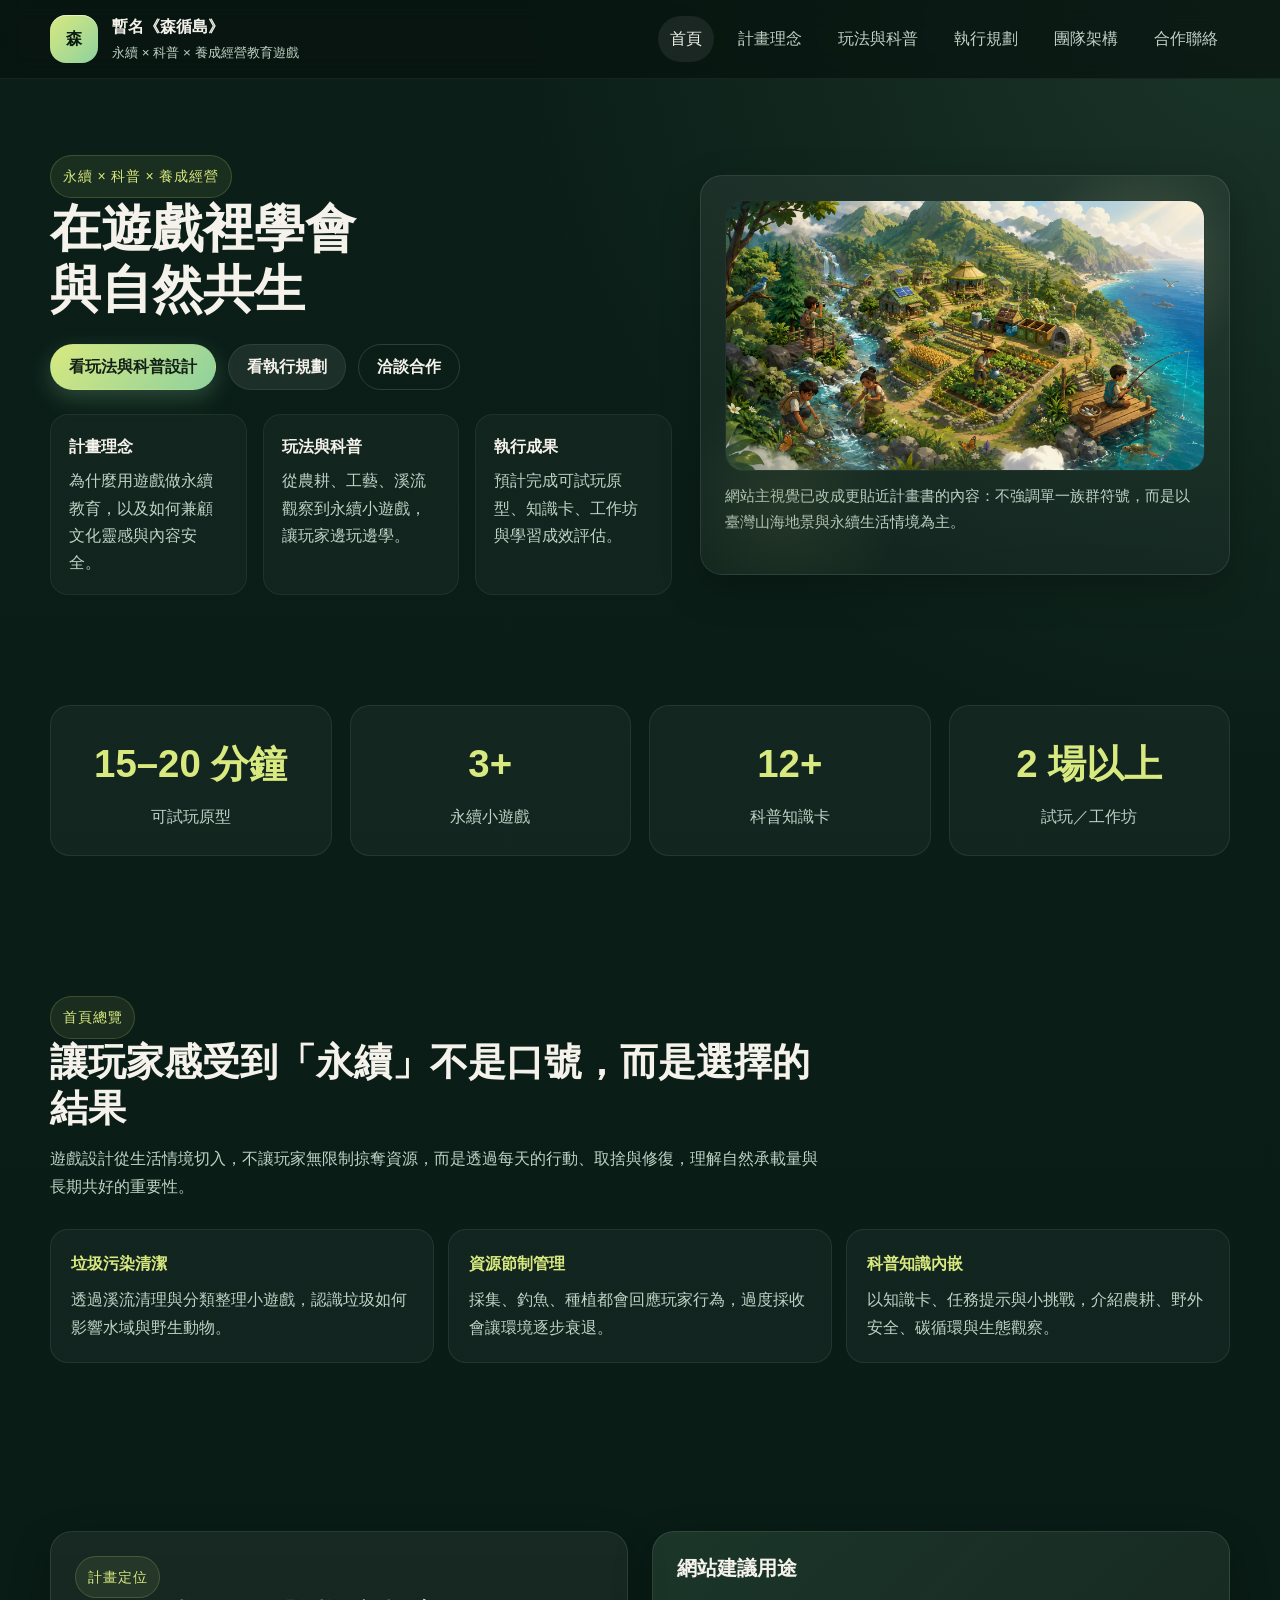
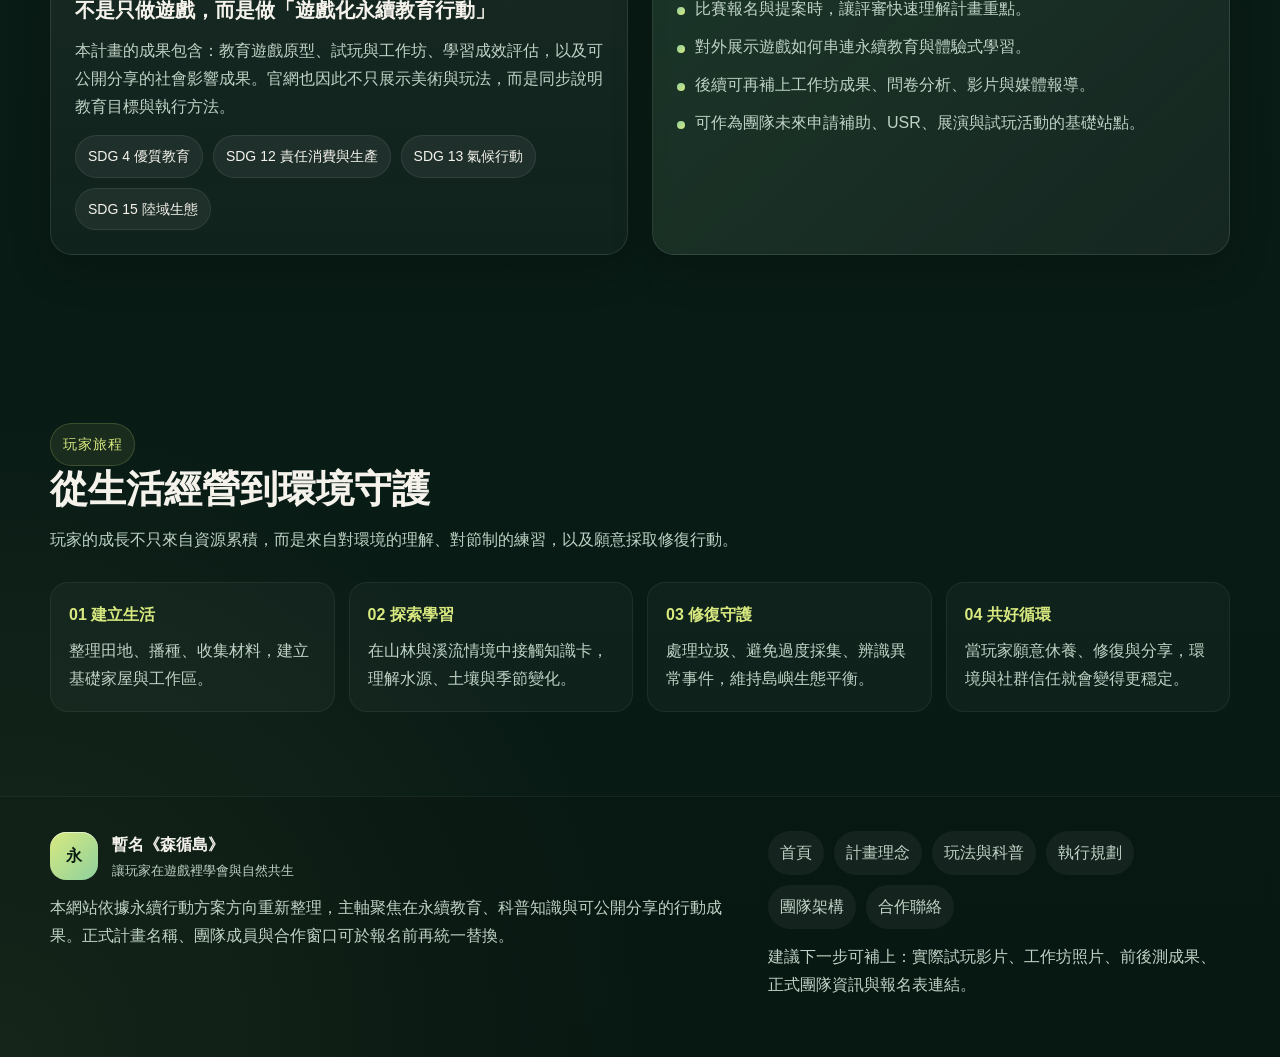
==== commit 0d1ab0f8: "update" ====
--- a/index.html
+++ b/index.html
@@ -3,7 +3,7 @@
 <head>
   <meta charset="UTF-8" />
   <meta name="viewport" content="width=device-width, initial-scale=1.0" />
-  <title>暫名《森循島》｜永續科普教育遊戲</title>
+  <title>《森循島》｜永續科普教育遊戲</title>
   <meta name="description" content="以永續、科普與養成經營為主軸的教育遊戲官網，介紹計畫理念、玩法、小遊戲與執行規劃。" />
   <link rel="stylesheet" href="assets/css/main.css" />
   <link rel="stylesheet" href="assets/css/components.css" />
@@ -17,7 +17,7 @@
         <div class="reveal">
           <span class="eyebrow">永續 × 科普 × 養成經營</span>
           <h1>在遊戲裡學會<br>與自然共生</h1>
-          <p class="lead">暫名《森循島》是一款以永續教育為核心的養成經營遊戲。玩家在架空的山海島嶼中農耕、採集、釣魚、製作與建設，同時透過小遊戲與知識卡理解垃圾污染、資源節制、水域生態與碳循環等議題。</p>
+          <p class="lead"《森循島》是一款以永續教育為核心的養成經營遊戲。玩家在架空的山海島嶼中農耕、採集、釣魚、製作與建設，同時透過小遊戲與知識卡理解垃圾污染、資源節制、水域生態與碳循環等議題。</p>
           <div class="btn-row">
             <a class="btn primary" href="gameplay.html">看玩法與科普設計</a>
             <a class="btn secondary" href="progress.html">看執行規劃</a>
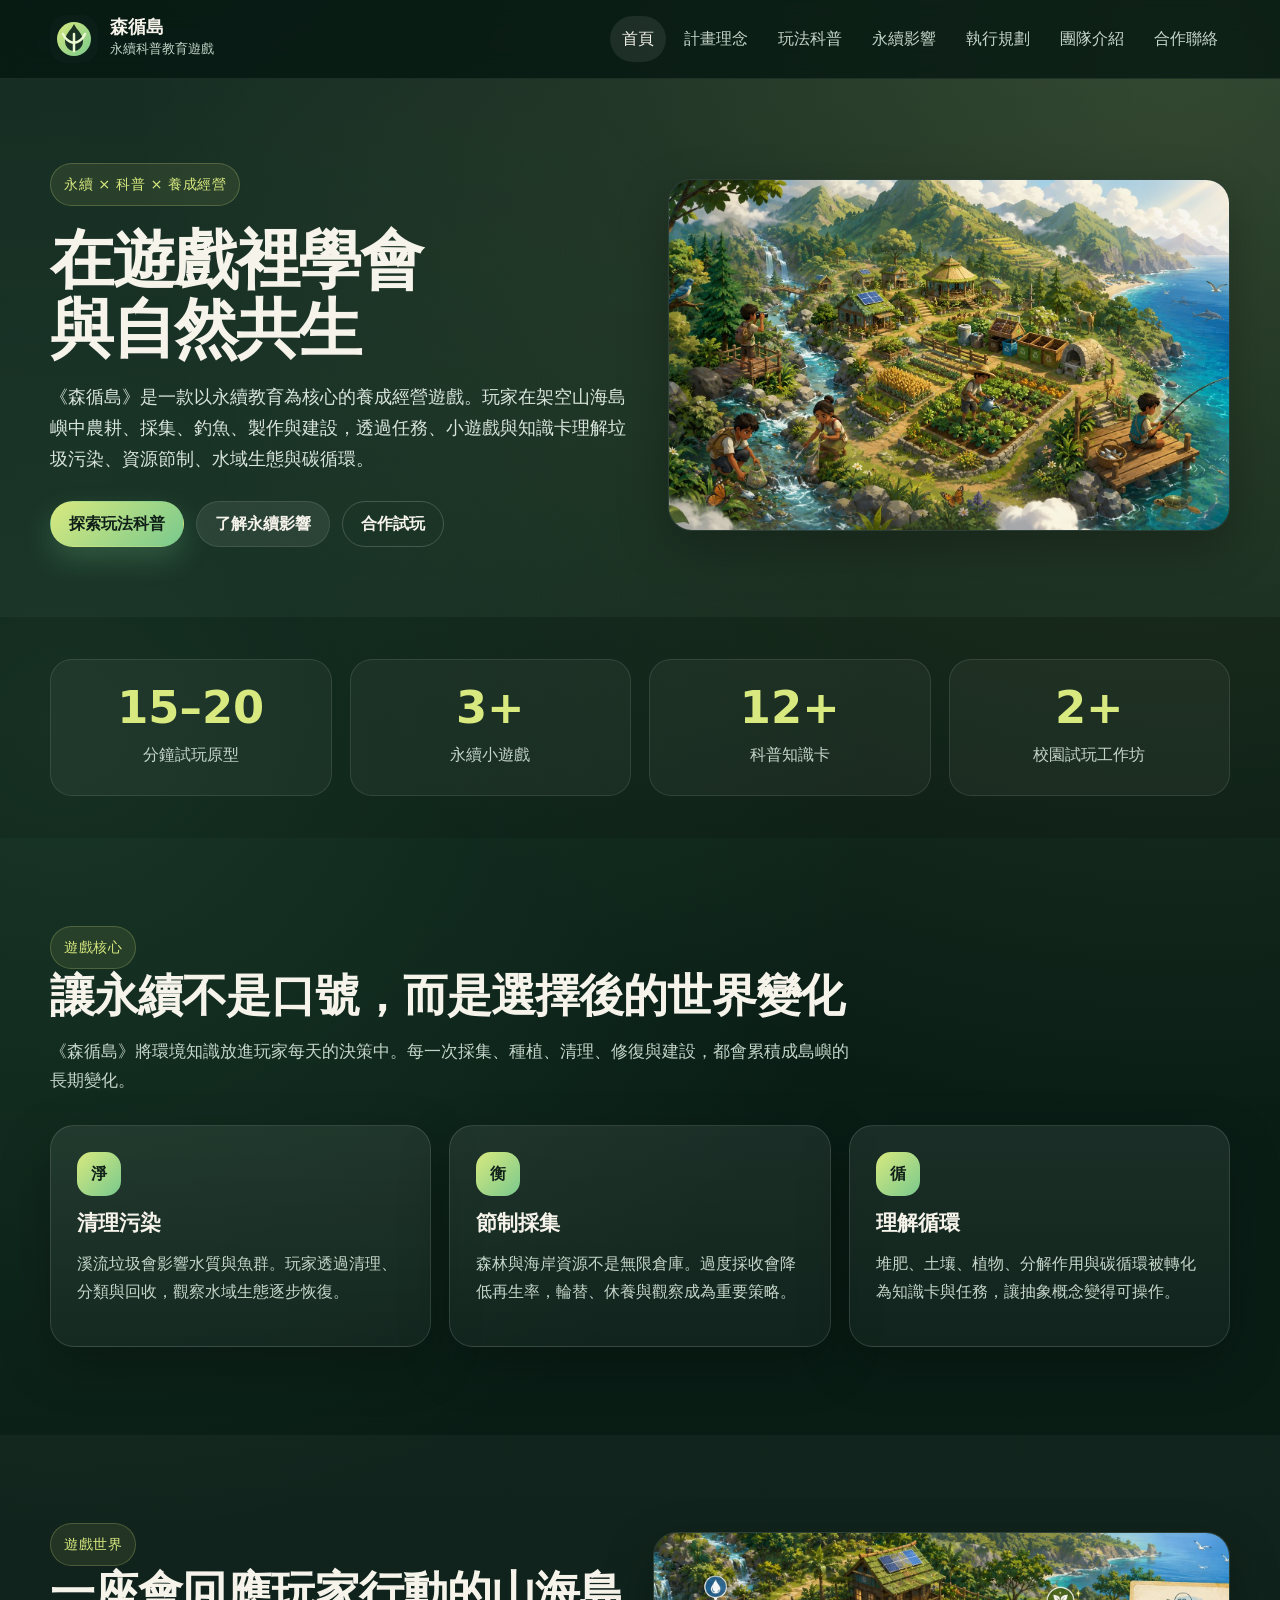
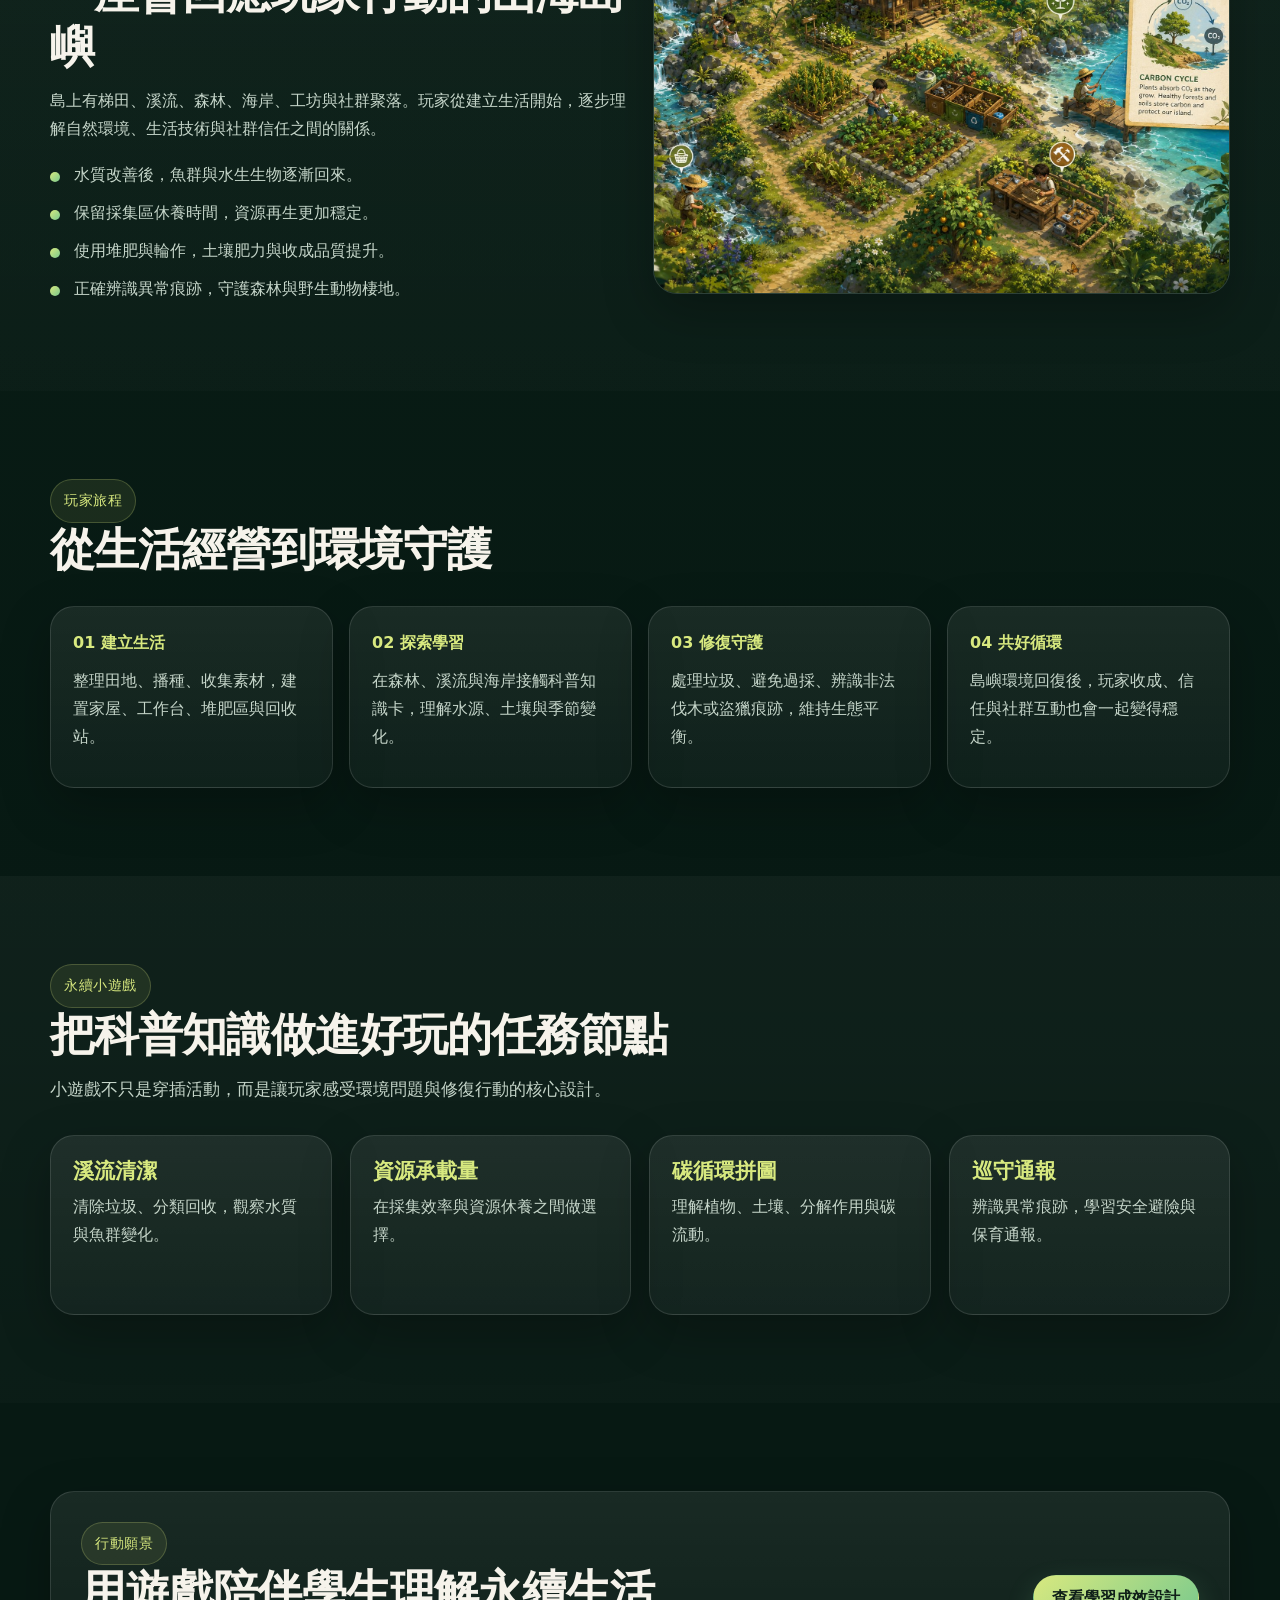
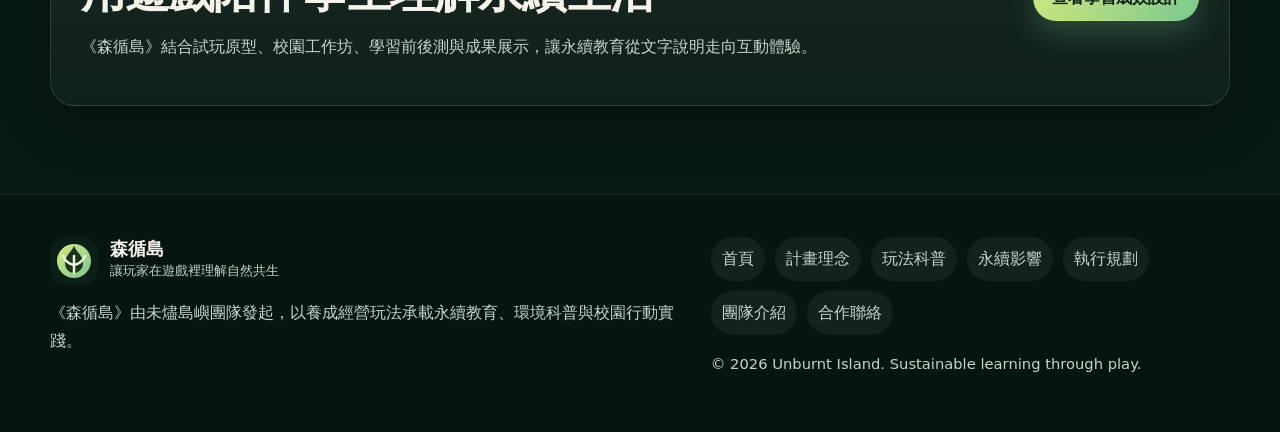
==== commit 083f90bb: "update" ====
--- a/index.html
+++ b/index.html
@@ -4,127 +4,146 @@
   <meta charset="UTF-8" />
   <meta name="viewport" content="width=device-width, initial-scale=1.0" />
   <title>《森循島》｜永續科普教育遊戲</title>
-  <meta name="description" content="以永續、科普與養成經營為主軸的教育遊戲官網，介紹計畫理念、玩法、小遊戲與執行規劃。" />
+  <meta name="description" content="以永續、科普與養成經營為主軸的教育遊戲，透過農耕、採集、溪流清理與知識卡讓玩家理解自然共生。" />
+  <meta name="theme-color" content="#0b1f18" />
+  <meta property="og:title" content="《森循島》｜永續科普教育遊戲" />
+  <meta property="og:description" content="以永續、科普與養成經營為主軸的教育遊戲，透過農耕、採集、溪流清理與知識卡讓玩家理解自然共生。" />
+  <meta property="og:type" content="website" />
+  <meta property="og:image" content="assets/images/og-image.jpg" />
+  <link rel="icon" href="assets/images/favicon.svg" type="image/svg+xml" />
   <link rel="stylesheet" href="assets/css/main.css" />
-  <link rel="stylesheet" href="assets/css/components.css" />
-  <link rel="stylesheet" href="assets/css/pages.css" />
 </head>
 <body data-page="home">
-  <div id="site-header"></div>
+  
+<a href="#main" class="skip-link">跳到主要內容</a>
+<header class="site-header" id="siteHeader">
+  <div class="container header-inner">
+    <a href="index.html" class="brand" aria-label="森循島首頁">
+      <img src="assets/images/logo.svg" alt="" class="brand-logo" />
+      <span class="brand-copy"><strong>森循島</strong><small>永續科普教育遊戲</small></span>
+    </a>
+    <nav class="site-nav" aria-label="主選單"><a href="index.html" class="is-active">首頁</a><a href="about.html" class="">計畫理念</a><a href="gameplay.html" class="">玩法科普</a><a href="impact.html" class="">永續影響</a><a href="progress.html" class="">執行規劃</a><a href="team.html" class="">團隊介紹</a><a href="contact.html" class="">合作聯絡</a></nav>
+    <button class="menu-toggle" id="menuToggle" aria-expanded="false" aria-controls="mobileNav" aria-label="開啟選單"><span></span><span></span><span></span></button>
+  </div>
+  <div class="mobile-nav" id="mobileNav"><nav aria-label="行動版主選單"><a href="index.html" class="is-active">首頁</a><a href="about.html" class="">計畫理念</a><a href="gameplay.html" class="">玩法科普</a><a href="impact.html" class="">永續影響</a><a href="progress.html" class="">執行規劃</a><a href="team.html" class="">團隊介紹</a><a href="contact.html" class="">合作聯絡</a></nav></div>
+</header>
   <main id="main">
-    <section class="page-hero">
-      <div class="container page-hero-grid">
-        <div class="reveal">
-          <span class="eyebrow">永續 × 科普 × 養成經營</span>
-          <h1>在遊戲裡學會<br>與自然共生</h1>
-          <p class="lead"《森循島》是一款以永續教育為核心的養成經營遊戲。玩家在架空的山海島嶼中農耕、採集、釣魚、製作與建設，同時透過小遊戲與知識卡理解垃圾污染、資源節制、水域生態與碳循環等議題。</p>
-          <div class="btn-row">
-            <a class="btn primary" href="gameplay.html">看玩法與科普設計</a>
-            <a class="btn secondary" href="progress.html">看執行規劃</a>
-            <a class="btn ghost" href="contact.html">洽談合作</a>
-          </div>
-          <div class="home-highlights quick-links">
-            <a class="quick-link" href="about.html">
-              <strong>計畫理念</strong>
-              <p>為什麼用遊戲做永續教育，以及如何兼顧文化靈感與內容安全。</p>
-            </a>
-            <a class="quick-link" href="gameplay.html">
-              <strong>玩法與科普</strong>
-              <p>從農耕、工藝、溪流觀察到永續小遊戲，讓玩家邊玩邊學。</p>
-            </a>
-            <a class="quick-link" href="progress.html">
-              <strong>執行成果</strong>
-              <p>預計完成可試玩原型、知識卡、工作坊與學習成效評估。</p>
-            </a>
-          </div>
-        </div>
 
-        <div class="hero-panel hero-art reveal">
-          <div class="image-frame">
-            <img src="assets/images/hero-island.png" alt="永續島嶼教育遊戲主視覺，呈現山海村落、農耕、溪流清理與自然共生場景" />
-          </div>
-          <p class="caption">網站主視覺已改成更貼近計畫書的內容：不強調單一族群符號，而是以臺灣山海地景與永續生活情境為主。</p>
-        </div>
+<section class="hero section-bg">
+  <div class="container hero-grid">
+    <div class="hero-copy reveal">
+      <span class="eyebrow">永續 × 科普 × 養成經營</span>
+      <h1>在遊戲裡學會<br>與自然共生</h1>
+      <p class="lead">《森循島》是一款以永續教育為核心的養成經營遊戲。玩家在架空山海島嶼中農耕、採集、釣魚、製作與建設，透過任務、小遊戲與知識卡理解垃圾污染、資源節制、水域生態與碳循環。</p>
+      <div class="btn-row">
+        <a class="btn primary" href="gameplay.html">探索玩法科普</a>
+        <a class="btn secondary" href="impact.html">了解永續影響</a>
+        <a class="btn ghost" href="contact.html">合作試玩</a>
       </div>
-    </section>
+    </div>
+    <figure class="hero-visual reveal">
+      <img src="assets/images/hero-island.jpg" alt="森循島永續教育遊戲主視覺，包含山海村落、農耕、溪流清理與自然共生場景" />
+    </figure>
+  </div>
+</section>
 
-    <section class="section tight">
-      <div class="container">
-        <div class="metric-grid cols-4 reveal">
-          <div class="metric"><strong>15–20 分鐘</strong><span>可試玩原型</span></div>
-          <div class="metric"><strong>3+</strong><span>永續小遊戲</span></div>
-          <div class="metric"><strong>12+</strong><span>科普知識卡</span></div>
-          <div class="metric"><strong>2 場以上</strong><span>試玩／工作坊</span></div>
-        </div>
-      </div>
-    </section>
+<section class="section stats-band">
+  <div class="container metric-grid cols-4 reveal">
+    <div class="metric"><strong>15–20</strong><span>分鐘試玩原型</span></div>
+    <div class="metric"><strong>3+</strong><span>永續小遊戲</span></div>
+    <div class="metric"><strong>12+</strong><span>科普知識卡</span></div>
+    <div class="metric"><strong>2+</strong><span>校園試玩工作坊</span></div>
+  </div>
+</section>
 
-    <section class="section">
-      <div class="container">
-        <div class="section-heading reveal">
-          <span class="kicker">首頁總覽</span>
-          <h2>讓玩家感受到「永續」不是口號，而是選擇的結果</h2>
-          <p>遊戲設計從生活情境切入，不讓玩家無限制掠奪資源，而是透過每天的行動、取捨與修復，理解自然承載量與長期共好的重要性。</p>
-        </div>
-        <div class="card-grid cols-3 reveal pillars">
-          <article class="pillar">
-            <strong>垃圾污染清潔</strong>
-            <p>透過溪流清理與分類整理小遊戲，認識垃圾如何影響水域與野生動物。</p>
-          </article>
-          <article class="pillar">
-            <strong>資源節制管理</strong>
-            <p>採集、釣魚、種植都會回應玩家行為，過度採收會讓環境逐步衰退。</p>
-          </article>
-          <article class="pillar">
-            <strong>科普知識內嵌</strong>
-            <p>以知識卡、任務提示與小挑戰，介紹農耕、野外安全、碳循環與生態觀察。</p>
-          </article>
-        </div>
-      </div>
-    </section>
+<section class="section">
+  <div class="container">
+    <div class="section-heading reveal">
+      <span class="kicker">遊戲核心</span>
+      <h2>讓永續不是口號，而是選擇後的世界變化</h2>
+      <p>《森循島》將環境知識放進玩家每天的決策中。每一次採集、種植、清理、修復與建設，都會累積成島嶼的長期變化。</p>
+    </div>
+    <div class="card-grid cols-3 reveal">
+      <article class="card feature-card"><span class="icon">淨</span><h3>清理污染</h3><p>溪流垃圾會影響水質與魚群。玩家透過清理、分類與回收，觀察水域生態逐步恢復。</p></article>
+      <article class="card feature-card"><span class="icon">衡</span><h3>節制採集</h3><p>森林與海岸資源不是無限倉庫。過度採收會降低再生率，輪替、休養與觀察成為重要策略。</p></article>
+      <article class="card feature-card"><span class="icon">循</span><h3>理解循環</h3><p>堆肥、土壤、植物、分解作用與碳循環被轉化為知識卡與任務，讓抽象概念變得可操作。</p></article>
+    </div>
+  </div>
+</section>
 
-    <section class="section">
-      <div class="container split">
-        <div class="card reveal">
-          <span class="kicker">計畫定位</span>
-          <h3>不是只做遊戲，而是做「遊戲化永續教育行動」</h3>
-          <p>本計畫的成果包含：教育遊戲原型、試玩與工作坊、學習成效評估，以及可公開分享的社會影響成果。官網也因此不只展示美術與玩法，而是同步說明教育目標與執行方法。</p>
-          <div class="inline-tags" style="margin-top:14px;">
-            <span class="tag">SDG 4 優質教育</span>
-            <span class="tag">SDG 12 責任消費與生產</span>
-            <span class="tag">SDG 13 氣候行動</span>
-            <span class="tag">SDG 15 陸域生態</span>
-          </div>
-        </div>
-        <div class="callout reveal">
-          <h3 style="margin-top:0;">網站建議用途</h3>
-          <ul class="list-clean">
-            <li>比賽報名與提案時，讓評審快速理解計畫重點。</li>
-            <li>對外展示遊戲如何串連永續教育與體驗式學習。</li>
-            <li>後續可再補上工作坊成果、問卷分析、影片與媒體報導。</li>
-            <li>可作為團隊未來申請補助、USR、展演與試玩活動的基礎站點。</li>
-          </ul>
-        </div>
-      </div>
-    </section>
+<section class="section alt">
+  <div class="container split align-center">
+    <div class="reveal">
+      <span class="kicker">遊戲世界</span>
+      <h2>一座會回應玩家行動的山海島嶼</h2>
+      <p>島上有梯田、溪流、森林、海岸、工坊與社群聚落。玩家從建立生活開始，逐步理解自然環境、生活技術與社群信任之間的關係。</p>
+      <ul class="check-list">
+        <li>水質改善後，魚群與水生生物逐漸回來。</li>
+        <li>保留採集區休養時間，資源再生更加穩定。</li>
+        <li>使用堆肥與輪作，土壤肥力與收成品質提升。</li>
+        <li>正確辨識異常痕跡，守護森林與野生動物棲地。</li>
+      </ul>
+    </div>
+    <figure class="image-card reveal"><img src="assets/images/gameplay-island.jpg" alt="養成經營遊戲場景示意，包含農耕、釣魚、工藝與碳循環資訊卡" /></figure>
+  </div>
+</section>
 
-    <section class="section">
-      <div class="container">
-        <div class="section-heading reveal">
-          <span class="kicker">玩家旅程</span>
-          <h2>從生活經營到環境守護</h2>
-          <p>玩家的成長不只來自資源累積，而是來自對環境的理解、對節制的練習，以及願意採取修復行動。</p>
-        </div>
-        <div class="story-sequence reveal">
-          <div class="story-step"><strong>01 建立生活</strong><p>整理田地、播種、收集材料，建立基礎家屋與工作區。</p></div>
-          <div class="story-step"><strong>02 探索學習</strong><p>在山林與溪流情境中接觸知識卡，理解水源、土壤與季節變化。</p></div>
-          <div class="story-step"><strong>03 修復守護</strong><p>處理垃圾、避免過度採集、辨識異常事件，維持島嶼生態平衡。</p></div>
-          <div class="story-step"><strong>04 共好循環</strong><p>當玩家願意休養、修復與分享，環境與社群信任就會變得更穩定。</p></div>
-        </div>
-      </div>
-    </section>
+<section class="section">
+  <div class="container">
+    <div class="section-heading reveal">
+      <span class="kicker">玩家旅程</span>
+      <h2>從生活經營到環境守護</h2>
+    </div>
+    <div class="journey-grid reveal">
+      <article class="journey-step"><strong>01 建立生活</strong><p>整理田地、播種、收集素材，建置家屋、工作台、堆肥區與回收站。</p></article>
+      <article class="journey-step"><strong>02 探索學習</strong><p>在森林、溪流與海岸接觸科普知識卡，理解水源、土壤與季節變化。</p></article>
+      <article class="journey-step"><strong>03 修復守護</strong><p>處理垃圾、避免過採、辨識非法伐木或盜獵痕跡，維持生態平衡。</p></article>
+      <article class="journey-step"><strong>04 共好循環</strong><p>島嶼環境回復後，玩家收成、信任與社群互動也會一起變得穩定。</p></article>
+    </div>
+  </div>
+</section>
+
+<section class="section alt">
+  <div class="container">
+    <div class="section-heading reveal">
+      <span class="kicker">永續小遊戲</span>
+      <h2>把科普知識做進好玩的任務節點</h2>
+      <p>小遊戲不只是穿插活動，而是讓玩家感受環境問題與修復行動的核心設計。</p>
+    </div>
+    <div class="card-grid cols-4 reveal">
+      <article class="mini-card"><h3>溪流清潔</h3><p>清除垃圾、分類回收，觀察水質與魚群變化。</p></article>
+      <article class="mini-card"><h3>資源承載量</h3><p>在採集效率與資源休養之間做選擇。</p></article>
+      <article class="mini-card"><h3>碳循環拼圖</h3><p>理解植物、土壤、分解作用與碳流動。</p></article>
+      <article class="mini-card"><h3>巡守通報</h3><p>辨識異常痕跡，學習安全避險與保育通報。</p></article>
+    </div>
+  </div>
+</section>
+
+<section class="section cta-section">
+  <div class="container cta-card reveal">
+    <div><span class="kicker">行動願景</span><h2>用遊戲陪伴學生理解永續生活</h2><p>《森循島》結合試玩原型、校園工作坊、學習前後測與成果展示，讓永續教育從文字說明走向互動體驗。</p></div>
+    <a class="btn primary" href="impact.html">查看學習成效設計</a>
+  </div>
+</section>
+
   </main>
-  <div id="site-footer"></div>
+  
+<footer class="site-footer">
+  <div class="container footer-grid">
+    <div>
+      <a href="index.html" class="brand footer-brand" aria-label="森循島首頁">
+        <img src="assets/images/logo.svg" alt="" class="brand-logo" />
+        <span class="brand-copy"><strong>森循島</strong><small>讓玩家在遊戲裡理解自然共生</small></span>
+      </a>
+      <p>《森循島》由未燼島嶼團隊發起，以養成經營玩法承載永續教育、環境科普與校園行動實踐。</p>
+    </div>
+    <div>
+      <div class="footer-links"><a href="index.html">首頁</a><a href="about.html">計畫理念</a><a href="gameplay.html">玩法科普</a><a href="impact.html">永續影響</a><a href="progress.html">執行規劃</a><a href="team.html">團隊介紹</a><a href="contact.html">合作聯絡</a></div>
+      <p class="footer-note">© 2026 Unburnt Island. Sustainable learning through play.</p>
+    </div>
+  </div>
+</footer>
   <script src="assets/js/main.js"></script>
+  
 </body>
 </html>
--- a/assets/css/main.css
+++ b/assets/css/main.css
@@ -1,432 +1,2 @@
 
-:root {
-  --bg: #081a14;
-  --bg-2: #10251d;
-  --surface: rgba(255,255,255,.05);
-  --surface-2: rgba(255,255,255,.08);
-  --card: rgba(255,255,255,.06);
-  --border: rgba(255,255,255,.1);
-  --text: #f4f2eb;
-  --muted: #bfd2c5;
-  --accent: #8fd19e;
-  --accent-2: #d8e97f;
-  --gold-2: #d8e97f;
-  --earth: #b78d5e;
-  --shadow: 0 14px 40px rgba(0,0,0,.24);
-  --radius: 22px;
-  --max: 1180px;
-}
-* { box-sizing: border-box; }
-html { scroll-behavior: smooth; }
-body {
-  margin: 0;
-  font-family: "Noto Sans TC", "PingFang TC", "Microsoft JhengHei", sans-serif;
-  background:
-    radial-gradient(circle at top right, rgba(143,209,158,.12), transparent 26%),
-    radial-gradient(circle at bottom left, rgba(216,233,127,.08), transparent 22%),
-    linear-gradient(180deg, #0b1f18 0%, #081a14 100%);
-  color: var(--text);
-  line-height: 1.75;
-}
-a { color: inherit; text-decoration: none; }
-img { max-width: 100%; display: block; }
-button, input, textarea { font: inherit; }
-.container { width: min(calc(100% - 40px), var(--max)); margin: 0 auto; }
-.section { padding: 84px 0; }
-.section.tight { padding-top: 56px; padding-bottom: 56px; }
-.kicker, .eyebrow {
-  display: inline-flex;
-  align-items: center;
-  gap: 8px;
-  padding: 8px 12px;
-  border-radius: 999px;
-  border: 1px solid rgba(216,233,127,.18);
-  background: rgba(216,233,127,.08);
-  color: var(--accent-2);
-  font-size: 14px;
-  letter-spacing: .06em;
-}
-h1, h2, h3, h4 { line-height: 1.2; margin: 0 0 14px; }
-h1 { font-size: clamp(2.4rem, 4vw, 4.25rem); }
-h2 { font-size: clamp(2rem, 3vw, 2.8rem); }
-h3 { font-size: 1.28rem; }
-p { margin: 0 0 14px; color: var(--muted); }
-.lead { font-size: 1.08rem; max-width: 64ch; }
-.list-clean { list-style: none; margin: 0; padding: 0; }
-.list-clean li { position: relative; padding-left: 18px; margin: 0 0 10px; color: var(--muted); }
-.list-clean li::before {
-  content: "";
-  position: absolute;
-  left: 0; top: .8em;
-  width: 8px; height: 8px;
-  border-radius: 50%;
-  background: linear-gradient(135deg, var(--accent), var(--accent-2));
-}
-.site-header {
-  position: sticky;
-  top: 0;
-  z-index: 50;
-  backdrop-filter: blur(12px);
-  background: rgba(7,18,14,.72);
-  border-bottom: 1px solid rgba(255,255,255,.06);
-}
-.site-header.scrolled { box-shadow: 0 10px 28px rgba(0,0,0,.22); }
-.skip-link {
-  position: absolute;
-  left: -999px;
-  top: 0;
-}
-.skip-link:focus {
-  left: 12px; top: 12px; z-index: 99;
-  background: #fff; color: #111; padding: 8px 12px; border-radius: 8px;
-}
-.header-inner {
-  min-height: 78px;
-  display: flex;
-  align-items: center;
-  justify-content: space-between;
-  gap: 20px;
-}
-.brand {
-  display: inline-flex;
-  align-items: center;
-  gap: 14px;
-  min-width: 0;
-}
-.brand-mark {
-  width: 48px; height: 48px;
-  border-radius: 16px;
-  display: grid; place-items: center;
-  color: #0a1b14;
-  font-weight: 800;
-  background: linear-gradient(135deg, var(--accent-2), var(--accent));
-  box-shadow: inset 0 1px 0 rgba(255,255,255,.55);
-}
-.brand-text { display: grid; }
-.brand-text strong { font-size: 1rem; }
-.brand-text span { font-size: .84rem; color: var(--muted); }
-.nav-wrap { display: flex; align-items: center; gap: 14px; }
-.site-nav { display: flex; gap: 12px; flex-wrap: wrap; }
-.site-nav a,
-.mobile-nav a {
-  padding: 9px 12px;
-  border-radius: 999px;
-  color: var(--muted);
-  transition: .2s ease;
-}
-.site-nav a:hover,
-.site-nav a.is-active,
-.mobile-nav a:hover,
-.mobile-nav a.is-active {
-  background: rgba(255,255,255,.07);
-  color: var(--text);
-}
-.menu-toggle {
-  display: none;
-  border: 0;
-  background: transparent;
-  width: 46px; height: 46px;
-  padding: 0;
-  border-radius: 12px;
-}
-.menu-toggle span {
-  display: block;
-  width: 22px; height: 2px;
-  margin: 5px auto;
-  background: #fff;
-}
-.mobile-nav {
-  display: none;
-  padding: 0 20px 20px;
-}
-.mobile-nav nav {
-  display: grid;
-  padding: 14px;
-  border-radius: 18px;
-  background: rgba(255,255,255,.04);
-  border: 1px solid rgba(255,255,255,.08);
-}
-.mobile-nav.open { display: block; }
-.page-hero { padding: 76px 0 54px; }
-.page-hero.compact { padding-top: 56px; }
-.page-hero-grid {
-  display: grid;
-  grid-template-columns: 1.08fr .92fr;
-  gap: 28px;
-  align-items: center;
-}
-.hero-panel,
-.card,
-.callout,
-.highlight-box {
-  border-radius: var(--radius);
-  background: linear-gradient(180deg, rgba(255,255,255,.06), rgba(255,255,255,.03));
-  border: 1px solid var(--border);
-  box-shadow: var(--shadow);
-}
-.card, .callout, .highlight-box { padding: 24px; }
-.hero-panel { padding: 16px; overflow: hidden; }
-.image-frame {
-  border-radius: 18px;
-  overflow: hidden;
-  border: 1px solid rgba(255,255,255,.08);
-  background: #0d221a;
-}
-.image-frame img { aspect-ratio: 16 / 9; object-fit: cover; width: 100%; }
-.caption { margin-top: 12px; font-size: .95rem; color: var(--muted); }
-.btn-row {
-  display: flex;
-  flex-wrap: wrap;
-  gap: 12px;
-  margin-top: 24px;
-}
-.btn {
-  display: inline-flex;
-  align-items: center;
-  justify-content: center;
-  min-height: 46px;
-  padding: 0 18px;
-  border-radius: 999px;
-  border: 1px solid transparent;
-  font-weight: 700;
-  transition: transform .18s ease, box-shadow .18s ease, background .18s ease;
-}
-.btn:hover { transform: translateY(-1px); }
-.btn.primary {
-  background: linear-gradient(135deg, var(--accent-2), var(--accent));
-  color: #132017;
-  box-shadow: 0 8px 22px rgba(143,209,158,.25);
-}
-.btn.secondary {
-  background: rgba(255,255,255,.08);
-  color: var(--text);
-  border-color: rgba(255,255,255,.08);
-}
-.btn.ghost {
-  background: transparent;
-  border-color: rgba(255,255,255,.14);
-}
-.split, .two-up {
-  display: grid;
-  grid-template-columns: 1fr 1fr;
-  gap: 24px;
-}
-.card-grid {
-  display: grid;
-  gap: 18px;
-}
-.card-grid.cols-2 { grid-template-columns: repeat(2, minmax(0,1fr)); }
-.card-grid.cols-3 { grid-template-columns: repeat(3, minmax(0,1fr)); }
-.card-grid.cols-4 { grid-template-columns: repeat(4, minmax(0,1fr)); }
-.metric-grid {
-  display: grid;
-  gap: 18px;
-}
-.metric-grid.cols-4 { grid-template-columns: repeat(4, minmax(0,1fr)); }
-.metric {
-  padding: 24px;
-  border-radius: 20px;
-  background: rgba(255,255,255,.04);
-  border: 1px solid rgba(255,255,255,.08);
-  text-align: center;
-}
-.metric strong {
-  display: block;
-  margin-bottom: 6px;
-  color: var(--accent-2);
-  font-size: clamp(1.8rem, 3vw, 2.6rem);
-}
-.metric span { color: var(--muted); }
-.inline-tags, .badge-list {
-  display: flex;
-  flex-wrap: wrap;
-  gap: 10px;
-}
-.tag, .badge {
-  display: inline-flex;
-  align-items: center;
-  gap: 8px;
-  padding: 8px 12px;
-  border-radius: 999px;
-  background: rgba(255,255,255,.06);
-  border: 1px solid rgba(255,255,255,.08);
-  color: var(--text);
-  font-size: 14px;
-}
-.icon-badge {
-  width: 28px; height: 28px; border-radius: 50%;
-  display: inline-grid; place-items: center;
-  font-size: 14px; color: #132017;
-  background: linear-gradient(135deg, var(--accent-2), var(--accent));
-}
-.section-heading { max-width: 780px; margin-bottom: 28px; }
-.media-card {
-  display: grid;
-  gap: 16px;
-}
-.media-card img { border-radius: 16px; }
-.callout {
-  background: linear-gradient(135deg, rgba(143,209,158,.14), rgba(255,255,255,.05));
-}
-.sdg-grid { display: grid; gap: 14px; grid-template-columns: repeat(4, minmax(0,1fr)); }
-.sdg-item {
-  padding: 18px;
-  border-radius: 18px;
-  background: rgba(255,255,255,.04);
-  border: 1px solid rgba(255,255,255,.08);
-}
-.sdg-item strong { display: block; margin-bottom: 8px; color: var(--accent-2); }
-.story-sequence, .impact-list, .pillars {
-  display: grid;
-  gap: 14px;
-}
-.story-sequence { grid-template-columns: repeat(4, minmax(0,1fr)); }
-.story-step,
-.pillar,
-.impact-card {
-  padding: 20px;
-  border-radius: 18px;
-  background: rgba(255,255,255,.04);
-  border: 1px solid rgba(255,255,255,.08);
-}
-.story-step strong,
-.pillar strong,
-.impact-card strong { color: var(--accent-2); display: block; margin-bottom: 8px; }
-.story-step p, .pillar p, .impact-card p { margin: 0; }
-.feature-list { display: grid; gap: 14px; }
-.feature-item {
-  display: grid;
-  grid-template-columns: auto 1fr;
-  gap: 14px;
-  align-items: start;
-}
-.feature-icon {
-  width: 42px; height: 42px;
-  border-radius: 14px;
-  display: grid; place-items: center;
-  background: linear-gradient(135deg, var(--accent-2), var(--accent));
-  color: #132017;
-  font-weight: 800;
-}
-.timeline { display: grid; gap: 14px; }
-.timeline-item {
-  display: grid;
-  grid-template-columns: 90px 1fr;
-  gap: 16px;
-  align-items: start;
-  padding: 14px 0;
-  border-top: 1px dashed rgba(255,255,255,.08);
-}
-.timeline-item:first-child { border-top: 0; padding-top: 0; }
-.status-pill {
-  display: inline-flex;
-  align-items: center;
-  padding: 6px 10px;
-  border-radius: 999px;
-  font-size: 13px;
-  line-height: 1;
-  margin-bottom: 8px;
-  color: #132017;
-}
-.status-pill.done { background: #afd78a; }
-.status-pill.active { background: #d8e97f; }
-.status-pill.next { background: #a6d7d4; }
-.form-grid { display: grid; gap: 16px; margin-top: 20px; }
-.field { display: grid; gap: 8px; }
-.field label { font-weight: 700; }
-.field input, .field textarea {
-  width: 100%;
-  border: 1px solid rgba(255,255,255,.12);
-  border-radius: 14px;
-  padding: 12px 14px;
-  color: var(--text);
-  background: rgba(255,255,255,.04);
-}
-.field textarea { min-height: 150px; resize: vertical; }
-.error-text { min-height: 1.2em; color: #ffbea8; font-size: .92rem; opacity: 0; transition: .15s ease; }
-.error-text.show { opacity: 1; }
-.form-message {
-  display: none;
-  padding: 14px 16px;
-  border-radius: 14px;
-  background: rgba(143,209,158,.15);
-  color: #e7f4e1;
-  border: 1px solid rgba(143,209,158,.22);
-}
-.form-message.show { display: block; }
-.form-note { color: var(--muted); font-size: .95rem; }
-.site-footer {
-  padding: 34px 0 44px;
-  border-top: 1px solid rgba(255,255,255,.06);
-  background: rgba(0,0,0,.12);
-}
-.footer-grid {
-  display: grid;
-  grid-template-columns: 1.2fr .8fr;
-  gap: 24px;
-}
-.footer-links {
-  display: flex;
-  flex-wrap: wrap;
-  gap: 10px;
-}
-.footer-links a {
-  padding: 8px 12px;
-  border-radius: 999px;
-  background: rgba(255,255,255,.05);
-  color: var(--muted);
-}
-.reveal { opacity: 0; transform: translateY(16px); transition: .5s ease; }
-.reveal.is-visible { opacity: 1; transform: translateY(0); }
-.highlight-note {
-  padding: 16px 18px;
-  border-left: 4px solid var(--accent);
-  background: rgba(255,255,255,.04);
-  border-radius: 0 14px 14px 0;
-}
-.note-grid {
-  display: grid;
-  grid-template-columns: repeat(2, minmax(0,1fr));
-  gap: 16px;
-}
-@media (max-width: 980px) {
-  .page-hero-grid,
-  .split,
-  .two-up,
-  .footer-grid,
-  .card-grid.cols-4,
-  .card-grid.cols-3,
-  .metric-grid.cols-4,
-  .story-sequence,
-  .sdg-grid,
-  .note-grid {
-    grid-template-columns: 1fr 1fr;
-  }
-  .card-grid.cols-4 .card:last-child { grid-column: span 2; }
-  .page-hero-grid > :first-child { order: 1; }
-  .page-hero-grid > :last-child { order: 2; }
-}
-@media (max-width: 860px) {
-  .site-nav { display: none; }
-  .menu-toggle { display: inline-block; }
-}
-@media (max-width: 760px) {
-  .section { padding: 64px 0; }
-  .container { width: min(calc(100% - 28px), var(--max)); }
-  .page-hero-grid,
-  .split,
-  .two-up,
-  .footer-grid,
-  .card-grid.cols-4,
-  .card-grid.cols-3,
-  .card-grid.cols-2,
-  .metric-grid.cols-4,
-  .story-sequence,
-  .sdg-grid,
-  .note-grid,
-  .timeline-item {
-    grid-template-columns: 1fr;
-  }
-  .brand-text span { display: none; }
-  .story-step, .pillar, .impact-card, .metric, .card, .callout { padding: 20px; }
-}
+:root{--bg:#071913;--bg-2:#0e241b;--surface:rgba(255,255,255,.06);--surface-2:rgba(255,255,255,.1);--card:rgba(255,255,255,.07);--border:rgba(255,255,255,.12);--text:#f6f3eb;--muted:#c5d5c9;--soft:#91d39d;--accent:#d8e97f;--accent-2:#79c98d;--earth:#c59a66;--blue:#92d4df;--shadow:0 18px 50px rgba(0,0,0,.26);--radius:24px;--max:1180px}*{box-sizing:border-box}html{scroll-behavior:smooth}body{margin:0;font-family:"Noto Sans TC","PingFang TC","Microsoft JhengHei",system-ui,sans-serif;background:radial-gradient(circle at 92% 2%,rgba(216,233,127,.16),transparent 28%),radial-gradient(circle at 5% 20%,rgba(121,201,141,.14),transparent 26%),linear-gradient(180deg,#0b2118 0%,#071913 70%);color:var(--text);line-height:1.75}body.menu-open{overflow:hidden}a{color:inherit;text-decoration:none}img{max-width:100%;display:block}button,input,textarea,select{font:inherit}.container{width:min(calc(100% - 40px),var(--max));margin-inline:auto}.section{padding:88px 0}.section.alt,.section-bg{background:linear-gradient(180deg,rgba(255,255,255,.035),rgba(255,255,255,.015))}.skip-link{position:absolute;left:-999px;top:10px;z-index:999;background:#fff;color:#111;padding:8px 12px;border-radius:8px}.skip-link:focus{left:10px}.site-header{position:sticky;top:0;z-index:50;background:rgba(7,25,19,.78);backdrop-filter:blur(14px);border-bottom:1px solid rgba(255,255,255,.08)}.site-header.scrolled{box-shadow:0 12px 30px rgba(0,0,0,.22)}.header-inner{min-height:78px;display:flex;align-items:center;justify-content:space-between;gap:18px}.brand{display:inline-flex;align-items:center;gap:12px;min-width:0}.brand-logo{width:48px;height:48px;border-radius:16px}.brand-copy{display:grid}.brand-copy strong{font-size:1.1rem;line-height:1.2}.brand-copy small{color:var(--muted);font-size:.82rem}.site-nav{display:flex;gap:6px;align-items:center;flex-wrap:wrap}.site-nav a,.mobile-nav a{padding:9px 12px;border-radius:999px;color:var(--muted);transition:.18s ease}.site-nav a:hover,.site-nav a.is-active,.mobile-nav a:hover,.mobile-nav a.is-active{background:rgba(255,255,255,.08);color:var(--text)}.menu-toggle{display:none;width:46px;height:46px;border:1px solid rgba(255,255,255,.1);background:rgba(255,255,255,.04);border-radius:14px}.menu-toggle span{display:block;width:22px;height:2px;background:#fff;margin:5px auto;border-radius:999px}.mobile-nav{display:none;border-top:1px solid rgba(255,255,255,.08);background:rgba(7,25,19,.96)}.mobile-nav nav{display:grid;gap:4px;padding:14px 20px 20px}.mobile-nav.open{display:block}.hero,.page-hero{padding:84px 0 70px}.page-hero.compact{padding:70px 0}.hero-grid{display:grid;grid-template-columns:1.02fr .98fr;gap:34px;align-items:center}.hero-copy h1{font-size:clamp(2.4rem,5vw,4.6rem);line-height:1.08;margin:20px 0 18px;letter-spacing:-.03em}.lead{font-size:1.1rem;max-width:64ch;color:#d9e5dc}.eyebrow,.kicker{display:inline-flex;align-items:center;gap:8px;color:var(--accent);background:rgba(216,233,127,.09);border:1px solid rgba(216,233,127,.22);border-radius:999px;padding:8px 13px;font-size:.9rem;letter-spacing:.04em}.hero-visual,.image-card{margin:0;border-radius:var(--radius);overflow:hidden;border:1px solid rgba(255,255,255,.12);box-shadow:var(--shadow);background:#10251d}.hero-visual img,.image-card img{width:100%;aspect-ratio:16/10;object-fit:cover}.btn-row{display:flex;flex-wrap:wrap;gap:12px;margin-top:26px}.btn{display:inline-flex;align-items:center;justify-content:center;min-height:46px;border-radius:999px;padding:0 18px;border:1px solid transparent;font-weight:800;transition:.18s ease}.btn:hover{transform:translateY(-1px)}.btn.primary{background:linear-gradient(135deg,var(--accent),var(--accent-2));color:#102019;box-shadow:0 12px 28px rgba(121,201,141,.24)}.btn.secondary{background:rgba(255,255,255,.08);border-color:rgba(255,255,255,.1);color:var(--text)}.btn.ghost{background:transparent;border-color:rgba(255,255,255,.18);color:var(--text)}h1,h2,h3,h4{line-height:1.2;margin:0 0 14px}h2{font-size:clamp(2rem,3.5vw,3rem);letter-spacing:-.02em}h3{font-size:1.32rem}p{margin:0 0 14px;color:var(--muted)}.section-heading{max-width:800px;margin-bottom:30px}.section-heading p{font-size:1.05rem}.split{display:grid;grid-template-columns:1fr 1fr;gap:26px}.align-center{align-items:center}.card,.mission-panel,.contact-cards article,.team-card,.milestone-card,.mini-card,.journey-step,.sdg,.cta-card{border:1px solid var(--border);border-radius:var(--radius);background:linear-gradient(180deg,rgba(255,255,255,.075),rgba(255,255,255,.035));box-shadow:var(--shadow)}.card{padding:26px}.card-grid{display:grid;gap:18px}.card-grid.cols-2{grid-template-columns:repeat(2,minmax(0,1fr))}.card-grid.cols-3{grid-template-columns:repeat(3,minmax(0,1fr))}.card-grid.cols-4{grid-template-columns:repeat(4,minmax(0,1fr))}.feature-card{position:relative;min-height:220px}.icon{width:44px;height:44px;border-radius:15px;display:inline-grid;place-items:center;background:linear-gradient(135deg,var(--accent),var(--accent-2));color:#102019;font-weight:900;margin-bottom:14px}.stats-band{padding:42px 0;background:rgba(0,0,0,.12)}.metric-grid{display:grid;gap:18px}.metric-grid.cols-4{grid-template-columns:repeat(4,minmax(0,1fr))}.metric{text-align:center;padding:26px 20px;border:1px solid rgba(255,255,255,.1);border-radius:22px;background:rgba(255,255,255,.045)}.metric strong{display:block;color:var(--accent);font-size:clamp(2rem,3.5vw,3.2rem);line-height:1;margin-bottom:10px}.metric span{color:var(--muted)}.check-list{list-style:none;margin:18px 0 0;padding:0;display:grid;gap:10px}.check-list li{position:relative;padding-left:24px;color:var(--muted)}.check-list li:before{content:"";position:absolute;left:0;top:.68em;width:10px;height:10px;border-radius:50%;background:linear-gradient(135deg,var(--accent),var(--accent-2))}.journey-grid{display:grid;grid-template-columns:repeat(4,minmax(0,1fr));gap:16px}.journey-step{padding:22px}.journey-step strong,.mini-card h3{color:var(--accent);display:block;margin-bottom:10px}.mini-card{padding:22px;min-height:180px}.cta-card{display:flex;align-items:center;justify-content:space-between;gap:24px;padding:30px}.mission-panel{padding:18px;display:grid;gap:14px}.mission-item{padding:18px;border-radius:18px;background:rgba(255,255,255,.045);border:1px solid rgba(255,255,255,.08)}.mission-item strong{display:block;color:var(--accent);font-size:1.15rem}.mission-item span{color:var(--muted)}.sdg-grid{display:grid;grid-template-columns:repeat(4,minmax(0,1fr));gap:16px}.sdg{padding:22px}.sdg strong{display:block;font-size:1.4rem;color:#fff}.sdg span{display:block;color:var(--accent);font-weight:800;margin-bottom:8px}.tabs{display:flex;flex-wrap:wrap;gap:10px;margin-bottom:22px}.tab-btn,.filter-btn{border:1px solid rgba(255,255,255,.12);background:rgba(255,255,255,.045);color:var(--muted);border-radius:999px;padding:10px 15px;cursor:pointer}.tab-btn.active,.filter-btn.active{background:linear-gradient(135deg,var(--accent),var(--accent-2));color:#102019;border-color:transparent;font-weight:900}.tab-panel{display:none}.tab-panel.active{display:block}.timeline{display:grid;gap:14px;margin-top:18px}.timeline-item{padding:16px 0;border-top:1px dashed rgba(255,255,255,.12)}.timeline-item:first-child{border-top:0}.timeline-item strong{display:block;color:var(--accent);margin-bottom:4px}.feature-list{display:grid;gap:16px}.feature-item{display:grid;grid-template-columns:auto 1fr;gap:14px;align-items:start}.knowledge-tags,.badge-list{display:flex;flex-wrap:wrap;gap:10px;margin-top:18px}.knowledge-tags span,.badge-list span{padding:8px 12px;border-radius:999px;border:1px solid rgba(255,255,255,.1);background:rgba(255,255,255,.055);color:var(--text);font-size:.94rem}.info-card{padding:16px;border-radius:16px;background:rgba(255,255,255,.055);border:1px solid rgba(255,255,255,.09);margin-top:12px}.info-card strong{display:block;color:var(--accent);margin-bottom:6px}.state-grid{display:grid;grid-template-columns:repeat(4,minmax(0,1fr));gap:16px}.state-grid div{padding:18px;border-radius:16px;background:rgba(255,255,255,.05);border:1px solid rgba(255,255,255,.08)}.state-grid strong{display:block;color:var(--accent);margin-bottom:6px}.table-wrap{overflow:auto;border-radius:20px;border:1px solid rgba(255,255,255,.12);box-shadow:var(--shadow)}table{width:100%;border-collapse:collapse;background:rgba(255,255,255,.04)}th,td{padding:16px;text-align:left;border-bottom:1px solid rgba(255,255,255,.08);vertical-align:top;color:var(--muted)}th{color:var(--text);background:rgba(255,255,255,.06)}tr:last-child td{border-bottom:0}.milestone-grid{display:grid;grid-template-columns:repeat(3,minmax(0,1fr));gap:18px}.milestone-card{padding:24px}.milestone-card ul{padding-left:20px;margin:14px 0 0;color:var(--muted)}.status-pill{display:inline-flex;margin-bottom:12px;padding:7px 12px;border-radius:999px;background:rgba(216,233,127,.12);border:1px solid rgba(216,233,127,.18);color:var(--accent);font-weight:800}.team-grid{display:grid;grid-template-columns:repeat(4,minmax(0,1fr));gap:18px}.team-card{padding:24px}.team-card .role{display:inline-flex;padding:7px 11px;border-radius:999px;background:rgba(216,233,127,.1);color:var(--accent);font-size:.92rem;margin-bottom:12px}.team-card.mentor{background:linear-gradient(180deg,rgba(216,233,127,.09),rgba(255,255,255,.035))}.process-grid{display:grid;grid-template-columns:repeat(4,minmax(0,1fr));gap:16px}.process-grid article{padding:22px;border-radius:20px;background:rgba(255,255,255,.05);border:1px solid rgba(255,255,255,.09)}.process-grid strong{display:block;color:var(--accent);margin-bottom:8px}.contact-cards{display:grid;gap:14px}.contact-cards article{padding:20px}.form-grid{display:grid;gap:15px;margin-top:18px}.field{display:grid;gap:8px}.field span{font-weight:800}.field input,.field textarea,.field select{width:100%;border:1px solid rgba(255,255,255,.14);background:rgba(255,255,255,.055);color:var(--text);border-radius:14px;padding:12px 14px}.field option{background:#0e241b}.field textarea{min-height:140px;resize:vertical}.field small{min-height:18px;color:#ffbca5}.form-message{display:none;margin-top:6px;border-radius:14px;padding:13px 15px;background:rgba(121,201,141,.14);border:1px solid rgba(121,201,141,.2);color:#eaf8eb}.form-message.show{display:block}.site-footer{padding:42px 0;border-top:1px solid rgba(255,255,255,.08);background:rgba(0,0,0,.16)}.footer-grid{display:grid;grid-template-columns:1.1fr .9fr;gap:26px}.footer-brand{margin-bottom:14px}.footer-links{display:flex;flex-wrap:wrap;gap:10px}.footer-links a{padding:8px 11px;border-radius:999px;background:rgba(255,255,255,.055);color:var(--muted)}.footer-note{font-size:.92rem;margin-top:16px}.reveal{opacity:0;transform:translateY(16px);transition:opacity .55s ease,transform .55s ease}.reveal.is-visible{opacity:1;transform:translateY(0)}.not-found{min-height:100vh;display:grid;place-items:center;text-align:center}.not-found-logo{width:84px;margin:0 auto 20px}@media (prefers-reduced-motion:reduce){*{scroll-behavior:auto!important}.reveal{opacity:1;transform:none;transition:none}}@media (max-width:1060px){.site-nav{display:none}.menu-toggle{display:block}.hero-grid,.split,.footer-grid{grid-template-columns:1fr}.hero-visual img{aspect-ratio:16/9}.card-grid.cols-4,.team-grid,.process-grid,.journey-grid,.sdg-grid,.metric-grid.cols-4,.milestone-grid,.state-grid{grid-template-columns:repeat(2,minmax(0,1fr))}}@media (max-width:760px){.container{width:min(calc(100% - 28px),var(--max))}.section{padding:64px 0}.hero,.page-hero,.page-hero.compact{padding:58px 0 50px}.brand-copy small{display:none}.hero-copy h1{font-size:2.45rem}.card-grid.cols-4,.card-grid.cols-3,.card-grid.cols-2,.team-grid,.process-grid,.journey-grid,.sdg-grid,.metric-grid.cols-4,.milestone-grid,.state-grid{grid-template-columns:1fr}.cta-card{display:grid}.feature-item{grid-template-columns:1fr}.icon{margin-bottom:6px}}
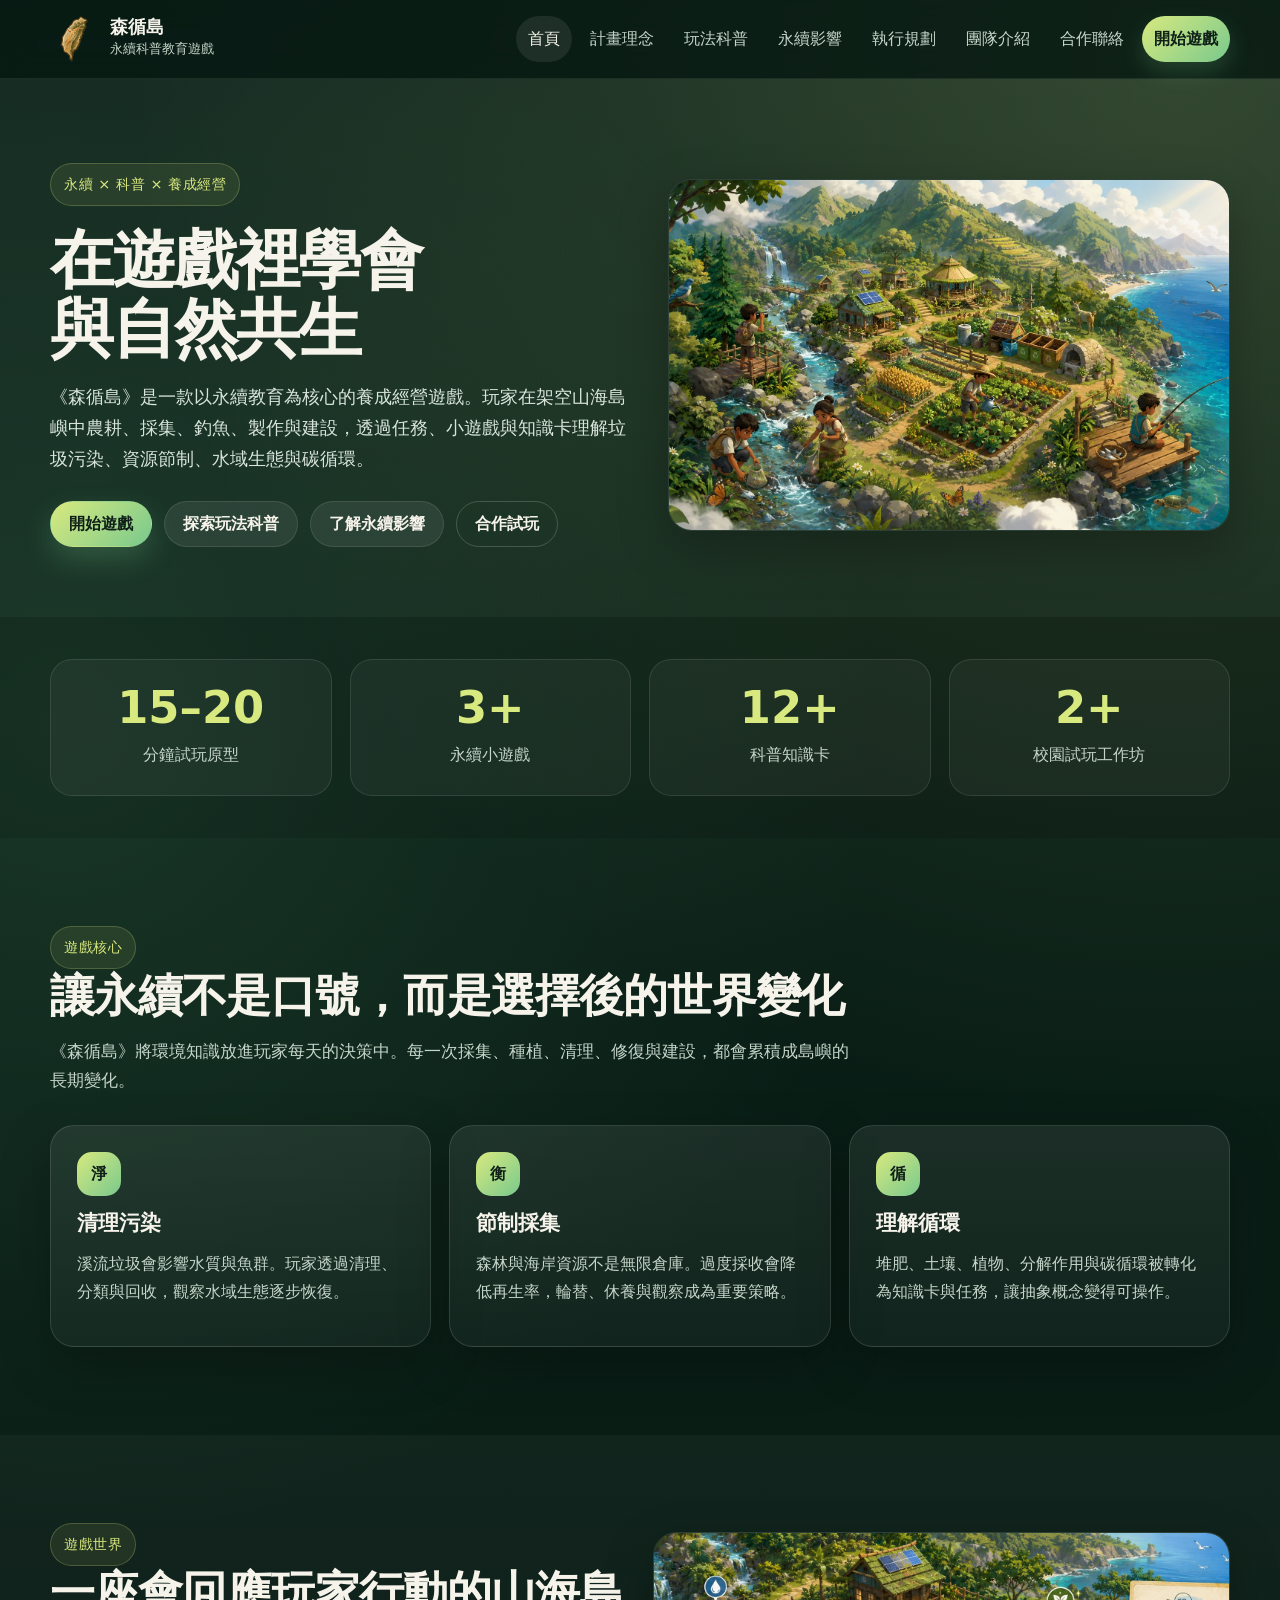
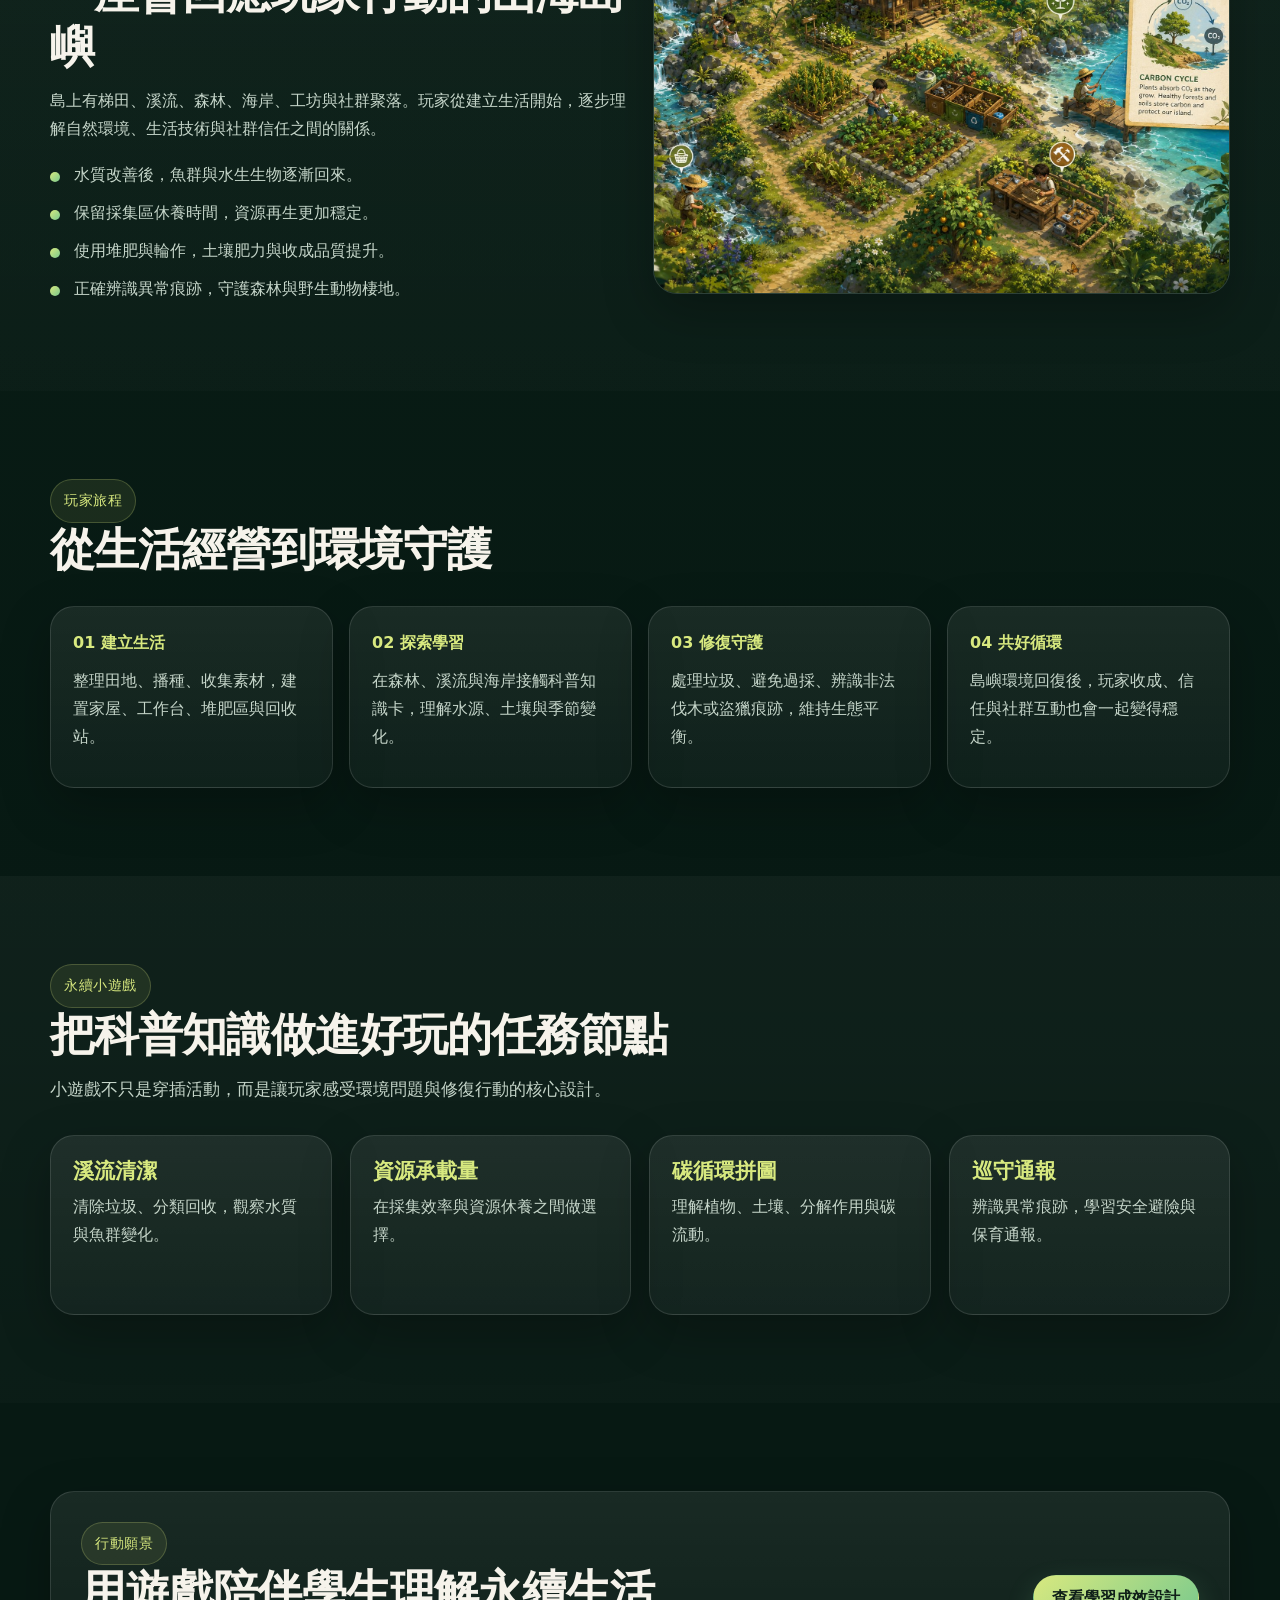
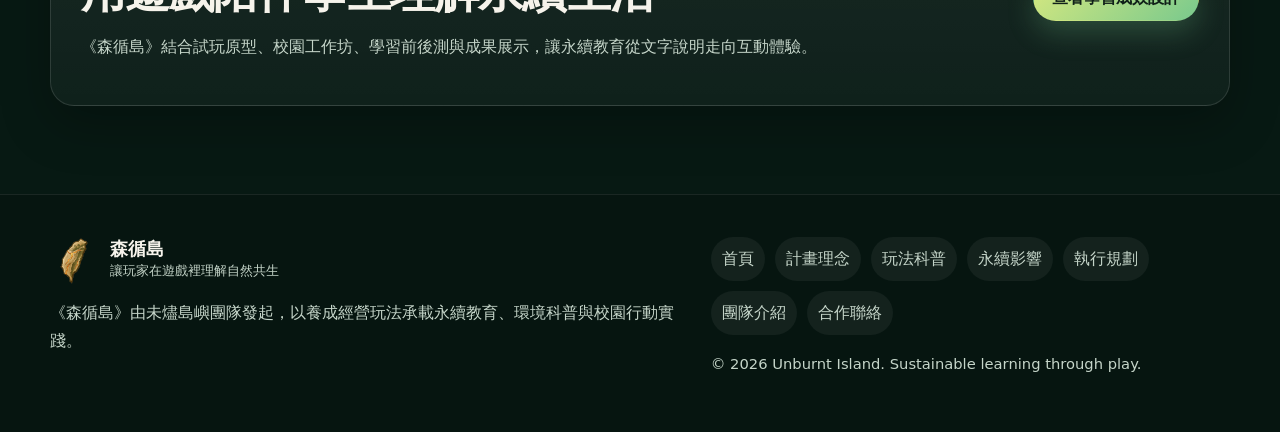
==== commit fcd113d8: "update" ====
--- a/index.html
+++ b/index.html
@@ -22,10 +22,10 @@
       <img src="assets/images/logo.svg" alt="" class="brand-logo" />
       <span class="brand-copy"><strong>森循島</strong><small>永續科普教育遊戲</small></span>
     </a>
-    <nav class="site-nav" aria-label="主選單"><a href="index.html" class="is-active">首頁</a><a href="about.html" class="">計畫理念</a><a href="gameplay.html" class="">玩法科普</a><a href="impact.html" class="">永續影響</a><a href="progress.html" class="">執行規劃</a><a href="team.html" class="">團隊介紹</a><a href="contact.html" class="">合作聯絡</a></nav>
+    <nav class="site-nav" aria-label="主選單"><a href="index.html" class="is-active">首頁</a><a href="about.html" class="">計畫理念</a><a href="gameplay.html" class="">玩法科普</a><a href="impact.html" class="">永續影響</a><a href="progress.html" class="">執行規劃</a><a href="team.html" class="">團隊介紹</a><a href="contact.html" class="">合作聯絡</a><a href="https://unburntisland.github.io/SSD/" class="game-link" target="_blank" rel="noopener noreferrer" aria-label="開啟森循島遊戲（新分頁）">開始遊戲</a></nav>
     <button class="menu-toggle" id="menuToggle" aria-expanded="false" aria-controls="mobileNav" aria-label="開啟選單"><span></span><span></span><span></span></button>
   </div>
-  <div class="mobile-nav" id="mobileNav"><nav aria-label="行動版主選單"><a href="index.html" class="is-active">首頁</a><a href="about.html" class="">計畫理念</a><a href="gameplay.html" class="">玩法科普</a><a href="impact.html" class="">永續影響</a><a href="progress.html" class="">執行規劃</a><a href="team.html" class="">團隊介紹</a><a href="contact.html" class="">合作聯絡</a></nav></div>
+  <div class="mobile-nav" id="mobileNav"><nav aria-label="行動版主選單"><a href="index.html" class="is-active">首頁</a><a href="about.html" class="">計畫理念</a><a href="gameplay.html" class="">玩法科普</a><a href="impact.html" class="">永續影響</a><a href="progress.html" class="">執行規劃</a><a href="team.html" class="">團隊介紹</a><a href="contact.html" class="">合作聯絡</a><a href="https://unburntisland.github.io/SSD/" class="game-link" target="_blank" rel="noopener noreferrer" aria-label="開啟森循島遊戲（新分頁）">開始遊戲</a></nav></div>
 </header>
   <main id="main">
 
@@ -36,7 +36,8 @@
       <h1>在遊戲裡學會<br>與自然共生</h1>
       <p class="lead">《森循島》是一款以永續教育為核心的養成經營遊戲。玩家在架空山海島嶼中農耕、採集、釣魚、製作與建設，透過任務、小遊戲與知識卡理解垃圾污染、資源節制、水域生態與碳循環。</p>
       <div class="btn-row">
-        <a class="btn primary" href="gameplay.html">探索玩法科普</a>
+        <a class="btn primary" href="https://unburntisland.github.io/SSD/" target="_blank" rel="noopener noreferrer" aria-label="開啟森循島遊戲（新分頁）">開始遊戲</a>
+        <a class="btn secondary" href="gameplay.html">探索玩法科普</a>
         <a class="btn secondary" href="impact.html">了解永續影響</a>
         <a class="btn ghost" href="contact.html">合作試玩</a>
       </div>
@@ -146,4 +147,4 @@
   <script src="assets/js/main.js"></script>
   
 </body>
-</html>+</html>
--- a/assets/css/main.css
+++ b/assets/css/main.css
@@ -1,2 +1,4 @@
 
 :root{--bg:#071913;--bg-2:#0e241b;--surface:rgba(255,255,255,.06);--surface-2:rgba(255,255,255,.1);--card:rgba(255,255,255,.07);--border:rgba(255,255,255,.12);--text:#f6f3eb;--muted:#c5d5c9;--soft:#91d39d;--accent:#d8e97f;--accent-2:#79c98d;--earth:#c59a66;--blue:#92d4df;--shadow:0 18px 50px rgba(0,0,0,.26);--radius:24px;--max:1180px}*{box-sizing:border-box}html{scroll-behavior:smooth}body{margin:0;font-family:"Noto Sans TC","PingFang TC","Microsoft JhengHei",system-ui,sans-serif;background:radial-gradient(circle at 92% 2%,rgba(216,233,127,.16),transparent 28%),radial-gradient(circle at 5% 20%,rgba(121,201,141,.14),transparent 26%),linear-gradient(180deg,#0b2118 0%,#071913 70%);color:var(--text);line-height:1.75}body.menu-open{overflow:hidden}a{color:inherit;text-decoration:none}img{max-width:100%;display:block}button,input,textarea,select{font:inherit}.container{width:min(calc(100% - 40px),var(--max));margin-inline:auto}.section{padding:88px 0}.section.alt,.section-bg{background:linear-gradient(180deg,rgba(255,255,255,.035),rgba(255,255,255,.015))}.skip-link{position:absolute;left:-999px;top:10px;z-index:999;background:#fff;color:#111;padding:8px 12px;border-radius:8px}.skip-link:focus{left:10px}.site-header{position:sticky;top:0;z-index:50;background:rgba(7,25,19,.78);backdrop-filter:blur(14px);border-bottom:1px solid rgba(255,255,255,.08)}.site-header.scrolled{box-shadow:0 12px 30px rgba(0,0,0,.22)}.header-inner{min-height:78px;display:flex;align-items:center;justify-content:space-between;gap:18px}.brand{display:inline-flex;align-items:center;gap:12px;min-width:0}.brand-logo{width:48px;height:48px;border-radius:16px}.brand-copy{display:grid}.brand-copy strong{font-size:1.1rem;line-height:1.2}.brand-copy small{color:var(--muted);font-size:.82rem}.site-nav{display:flex;gap:6px;align-items:center;flex-wrap:wrap}.site-nav a,.mobile-nav a{padding:9px 12px;border-radius:999px;color:var(--muted);transition:.18s ease}.site-nav a:hover,.site-nav a.is-active,.mobile-nav a:hover,.mobile-nav a.is-active{background:rgba(255,255,255,.08);color:var(--text)}.menu-toggle{display:none;width:46px;height:46px;border:1px solid rgba(255,255,255,.1);background:rgba(255,255,255,.04);border-radius:14px}.menu-toggle span{display:block;width:22px;height:2px;background:#fff;margin:5px auto;border-radius:999px}.mobile-nav{display:none;border-top:1px solid rgba(255,255,255,.08);background:rgba(7,25,19,.96)}.mobile-nav nav{display:grid;gap:4px;padding:14px 20px 20px}.mobile-nav.open{display:block}.hero,.page-hero{padding:84px 0 70px}.page-hero.compact{padding:70px 0}.hero-grid{display:grid;grid-template-columns:1.02fr .98fr;gap:34px;align-items:center}.hero-copy h1{font-size:clamp(2.4rem,5vw,4.6rem);line-height:1.08;margin:20px 0 18px;letter-spacing:-.03em}.lead{font-size:1.1rem;max-width:64ch;color:#d9e5dc}.eyebrow,.kicker{display:inline-flex;align-items:center;gap:8px;color:var(--accent);background:rgba(216,233,127,.09);border:1px solid rgba(216,233,127,.22);border-radius:999px;padding:8px 13px;font-size:.9rem;letter-spacing:.04em}.hero-visual,.image-card{margin:0;border-radius:var(--radius);overflow:hidden;border:1px solid rgba(255,255,255,.12);box-shadow:var(--shadow);background:#10251d}.hero-visual img,.image-card img{width:100%;aspect-ratio:16/10;object-fit:cover}.btn-row{display:flex;flex-wrap:wrap;gap:12px;margin-top:26px}.btn{display:inline-flex;align-items:center;justify-content:center;min-height:46px;border-radius:999px;padding:0 18px;border:1px solid transparent;font-weight:800;transition:.18s ease}.btn:hover{transform:translateY(-1px)}.btn.primary{background:linear-gradient(135deg,var(--accent),var(--accent-2));color:#102019;box-shadow:0 12px 28px rgba(121,201,141,.24)}.btn.secondary{background:rgba(255,255,255,.08);border-color:rgba(255,255,255,.1);color:var(--text)}.btn.ghost{background:transparent;border-color:rgba(255,255,255,.18);color:var(--text)}h1,h2,h3,h4{line-height:1.2;margin:0 0 14px}h2{font-size:clamp(2rem,3.5vw,3rem);letter-spacing:-.02em}h3{font-size:1.32rem}p{margin:0 0 14px;color:var(--muted)}.section-heading{max-width:800px;margin-bottom:30px}.section-heading p{font-size:1.05rem}.split{display:grid;grid-template-columns:1fr 1fr;gap:26px}.align-center{align-items:center}.card,.mission-panel,.contact-cards article,.team-card,.milestone-card,.mini-card,.journey-step,.sdg,.cta-card{border:1px solid var(--border);border-radius:var(--radius);background:linear-gradient(180deg,rgba(255,255,255,.075),rgba(255,255,255,.035));box-shadow:var(--shadow)}.card{padding:26px}.card-grid{display:grid;gap:18px}.card-grid.cols-2{grid-template-columns:repeat(2,minmax(0,1fr))}.card-grid.cols-3{grid-template-columns:repeat(3,minmax(0,1fr))}.card-grid.cols-4{grid-template-columns:repeat(4,minmax(0,1fr))}.feature-card{position:relative;min-height:220px}.icon{width:44px;height:44px;border-radius:15px;display:inline-grid;place-items:center;background:linear-gradient(135deg,var(--accent),var(--accent-2));color:#102019;font-weight:900;margin-bottom:14px}.stats-band{padding:42px 0;background:rgba(0,0,0,.12)}.metric-grid{display:grid;gap:18px}.metric-grid.cols-4{grid-template-columns:repeat(4,minmax(0,1fr))}.metric{text-align:center;padding:26px 20px;border:1px solid rgba(255,255,255,.1);border-radius:22px;background:rgba(255,255,255,.045)}.metric strong{display:block;color:var(--accent);font-size:clamp(2rem,3.5vw,3.2rem);line-height:1;margin-bottom:10px}.metric span{color:var(--muted)}.check-list{list-style:none;margin:18px 0 0;padding:0;display:grid;gap:10px}.check-list li{position:relative;padding-left:24px;color:var(--muted)}.check-list li:before{content:"";position:absolute;left:0;top:.68em;width:10px;height:10px;border-radius:50%;background:linear-gradient(135deg,var(--accent),var(--accent-2))}.journey-grid{display:grid;grid-template-columns:repeat(4,minmax(0,1fr));gap:16px}.journey-step{padding:22px}.journey-step strong,.mini-card h3{color:var(--accent);display:block;margin-bottom:10px}.mini-card{padding:22px;min-height:180px}.cta-card{display:flex;align-items:center;justify-content:space-between;gap:24px;padding:30px}.mission-panel{padding:18px;display:grid;gap:14px}.mission-item{padding:18px;border-radius:18px;background:rgba(255,255,255,.045);border:1px solid rgba(255,255,255,.08)}.mission-item strong{display:block;color:var(--accent);font-size:1.15rem}.mission-item span{color:var(--muted)}.sdg-grid{display:grid;grid-template-columns:repeat(4,minmax(0,1fr));gap:16px}.sdg{padding:22px}.sdg strong{display:block;font-size:1.4rem;color:#fff}.sdg span{display:block;color:var(--accent);font-weight:800;margin-bottom:8px}.tabs{display:flex;flex-wrap:wrap;gap:10px;margin-bottom:22px}.tab-btn,.filter-btn{border:1px solid rgba(255,255,255,.12);background:rgba(255,255,255,.045);color:var(--muted);border-radius:999px;padding:10px 15px;cursor:pointer}.tab-btn.active,.filter-btn.active{background:linear-gradient(135deg,var(--accent),var(--accent-2));color:#102019;border-color:transparent;font-weight:900}.tab-panel{display:none}.tab-panel.active{display:block}.timeline{display:grid;gap:14px;margin-top:18px}.timeline-item{padding:16px 0;border-top:1px dashed rgba(255,255,255,.12)}.timeline-item:first-child{border-top:0}.timeline-item strong{display:block;color:var(--accent);margin-bottom:4px}.feature-list{display:grid;gap:16px}.feature-item{display:grid;grid-template-columns:auto 1fr;gap:14px;align-items:start}.knowledge-tags,.badge-list{display:flex;flex-wrap:wrap;gap:10px;margin-top:18px}.knowledge-tags span,.badge-list span{padding:8px 12px;border-radius:999px;border:1px solid rgba(255,255,255,.1);background:rgba(255,255,255,.055);color:var(--text);font-size:.94rem}.info-card{padding:16px;border-radius:16px;background:rgba(255,255,255,.055);border:1px solid rgba(255,255,255,.09);margin-top:12px}.info-card strong{display:block;color:var(--accent);margin-bottom:6px}.state-grid{display:grid;grid-template-columns:repeat(4,minmax(0,1fr));gap:16px}.state-grid div{padding:18px;border-radius:16px;background:rgba(255,255,255,.05);border:1px solid rgba(255,255,255,.08)}.state-grid strong{display:block;color:var(--accent);margin-bottom:6px}.table-wrap{overflow:auto;border-radius:20px;border:1px solid rgba(255,255,255,.12);box-shadow:var(--shadow)}table{width:100%;border-collapse:collapse;background:rgba(255,255,255,.04)}th,td{padding:16px;text-align:left;border-bottom:1px solid rgba(255,255,255,.08);vertical-align:top;color:var(--muted)}th{color:var(--text);background:rgba(255,255,255,.06)}tr:last-child td{border-bottom:0}.milestone-grid{display:grid;grid-template-columns:repeat(3,minmax(0,1fr));gap:18px}.milestone-card{padding:24px}.milestone-card ul{padding-left:20px;margin:14px 0 0;color:var(--muted)}.status-pill{display:inline-flex;margin-bottom:12px;padding:7px 12px;border-radius:999px;background:rgba(216,233,127,.12);border:1px solid rgba(216,233,127,.18);color:var(--accent);font-weight:800}.team-grid{display:grid;grid-template-columns:repeat(4,minmax(0,1fr));gap:18px}.team-card{padding:24px}.team-card .role{display:inline-flex;padding:7px 11px;border-radius:999px;background:rgba(216,233,127,.1);color:var(--accent);font-size:.92rem;margin-bottom:12px}.team-card.mentor{background:linear-gradient(180deg,rgba(216,233,127,.09),rgba(255,255,255,.035))}.process-grid{display:grid;grid-template-columns:repeat(4,minmax(0,1fr));gap:16px}.process-grid article{padding:22px;border-radius:20px;background:rgba(255,255,255,.05);border:1px solid rgba(255,255,255,.09)}.process-grid strong{display:block;color:var(--accent);margin-bottom:8px}.contact-cards{display:grid;gap:14px}.contact-cards article{padding:20px}.form-grid{display:grid;gap:15px;margin-top:18px}.field{display:grid;gap:8px}.field span{font-weight:800}.field input,.field textarea,.field select{width:100%;border:1px solid rgba(255,255,255,.14);background:rgba(255,255,255,.055);color:var(--text);border-radius:14px;padding:12px 14px}.field option{background:#0e241b}.field textarea{min-height:140px;resize:vertical}.field small{min-height:18px;color:#ffbca5}.form-message{display:none;margin-top:6px;border-radius:14px;padding:13px 15px;background:rgba(121,201,141,.14);border:1px solid rgba(121,201,141,.2);color:#eaf8eb}.form-message.show{display:block}.site-footer{padding:42px 0;border-top:1px solid rgba(255,255,255,.08);background:rgba(0,0,0,.16)}.footer-grid{display:grid;grid-template-columns:1.1fr .9fr;gap:26px}.footer-brand{margin-bottom:14px}.footer-links{display:flex;flex-wrap:wrap;gap:10px}.footer-links a{padding:8px 11px;border-radius:999px;background:rgba(255,255,255,.055);color:var(--muted)}.footer-note{font-size:.92rem;margin-top:16px}.reveal{opacity:0;transform:translateY(16px);transition:opacity .55s ease,transform .55s ease}.reveal.is-visible{opacity:1;transform:translateY(0)}.not-found{min-height:100vh;display:grid;place-items:center;text-align:center}.not-found-logo{width:84px;margin:0 auto 20px}@media (prefers-reduced-motion:reduce){*{scroll-behavior:auto!important}.reveal{opacity:1;transform:none;transition:none}}@media (max-width:1060px){.site-nav{display:none}.menu-toggle{display:block}.hero-grid,.split,.footer-grid{grid-template-columns:1fr}.hero-visual img{aspect-ratio:16/9}.card-grid.cols-4,.team-grid,.process-grid,.journey-grid,.sdg-grid,.metric-grid.cols-4,.milestone-grid,.state-grid{grid-template-columns:repeat(2,minmax(0,1fr))}}@media (max-width:760px){.container{width:min(calc(100% - 28px),var(--max))}.section{padding:64px 0}.hero,.page-hero,.page-hero.compact{padding:58px 0 50px}.brand-copy small{display:none}.hero-copy h1{font-size:2.45rem}.card-grid.cols-4,.card-grid.cols-3,.card-grid.cols-2,.team-grid,.process-grid,.journey-grid,.sdg-grid,.metric-grid.cols-4,.milestone-grid,.state-grid{grid-template-columns:1fr}.cta-card{display:grid}.feature-item{grid-template-columns:1fr}.icon{margin-bottom:6px}}
+
+.site-nav a.game-link,.mobile-nav a.game-link{background:linear-gradient(135deg,var(--accent),var(--accent-2));color:#102019;font-weight:900;box-shadow:0 10px 22px rgba(121,201,141,.2)}.site-nav a.game-link:hover,.mobile-nav a.game-link:hover{background:linear-gradient(135deg,var(--accent),var(--accent-2));color:#102019}
